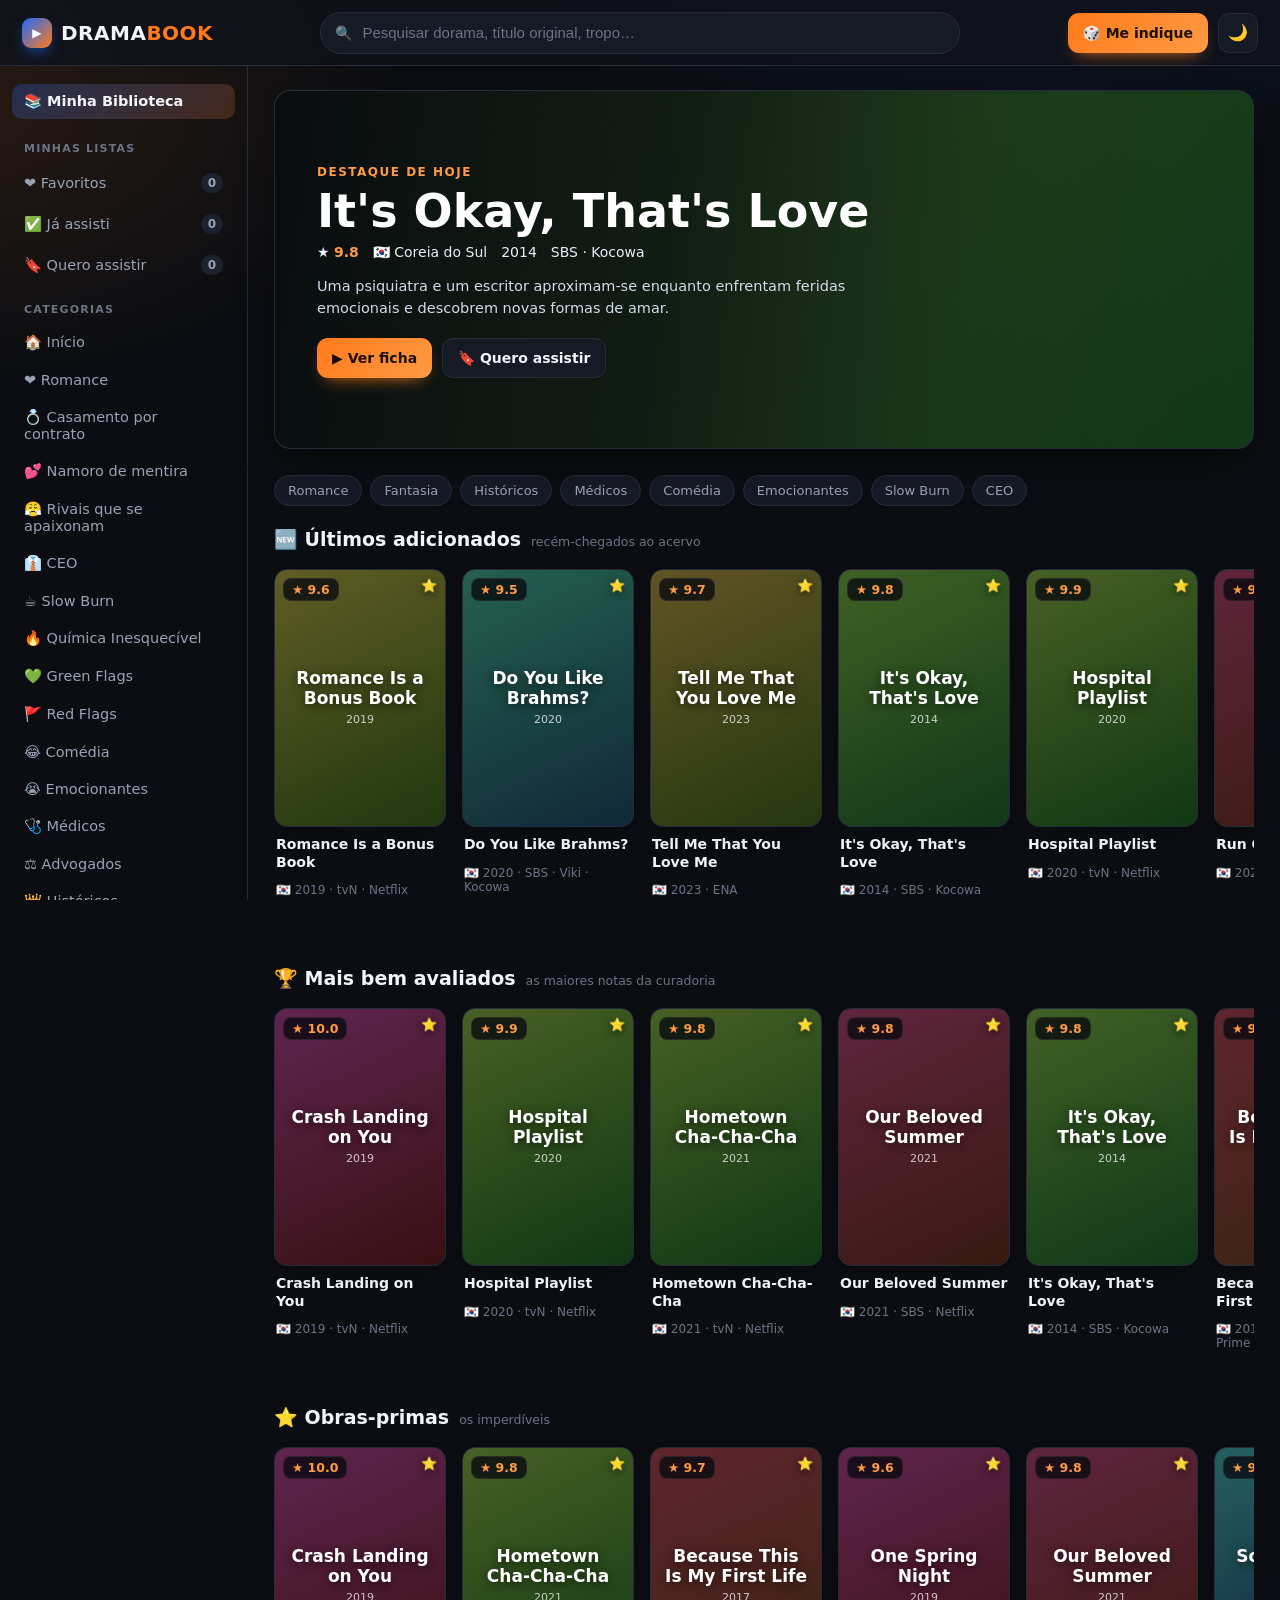
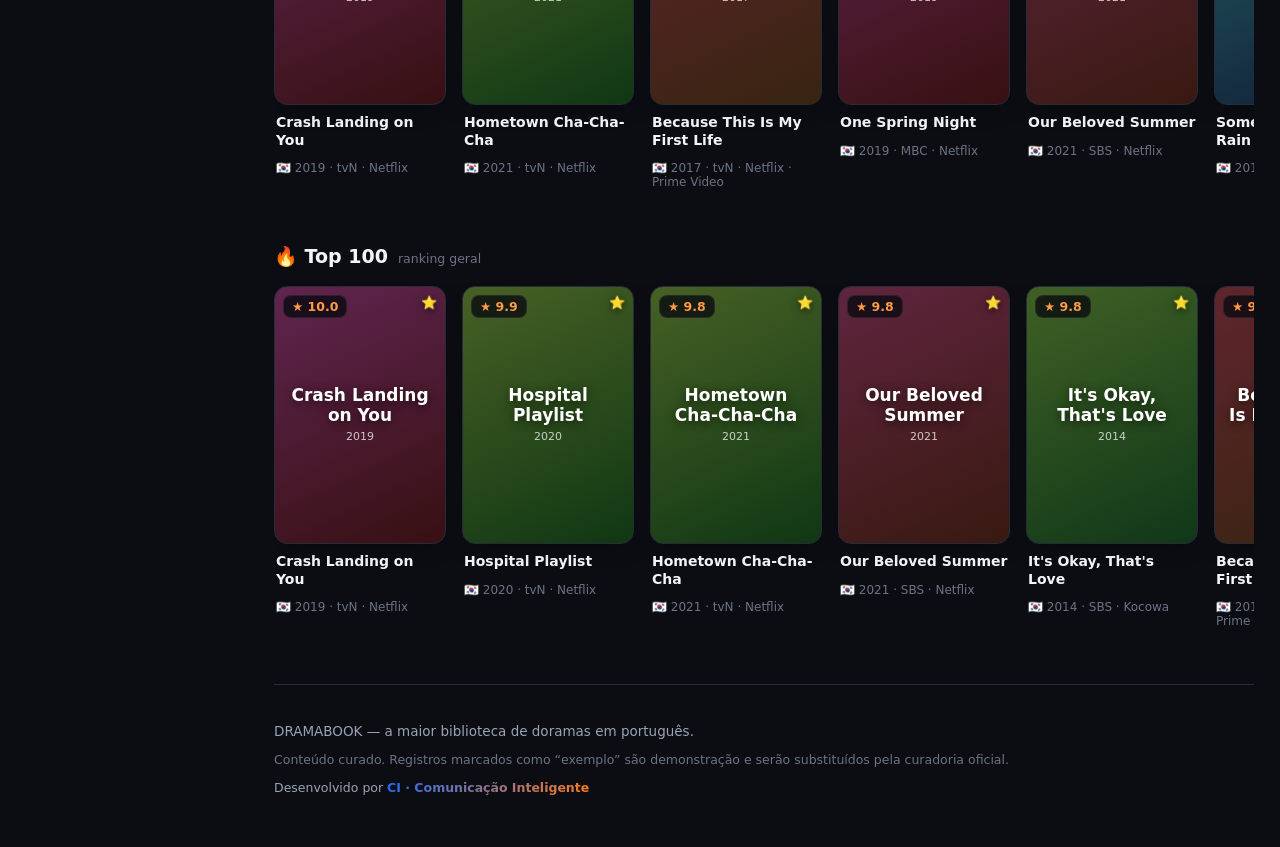
==== index.html @ 265c4fde "DRAMABOOK v1 — biblioteca de doramas em português 15 doramas (Volume 1 parcial), schema v4, Minha Bi" ====
<!DOCTYPE html>
<html lang="pt-BR" data-theme="dark">
<head>
  <meta charset="UTF-8" />
  <meta name="viewport" content="width=device-width, initial-scale=1.0" />
  <meta name="description" content="DRAMABOOK — a maior biblioteca de doramas em português. Encontre qualquer dorama em segundos." />
  <meta name="theme-color" content="#0b0d12" />
  <title>DRAMABOOK — Biblioteca de Doramas</title>
  <link rel="stylesheet" href="styles.css" />
  <link rel="manifest" href="pwa/manifest.webmanifest" />
  <link rel="apple-touch-icon" href="assets/icons/icon.svg" />
</head>
<body>

  <!-- ===================== TOPO ===================== -->
  <header class="topbar" id="topbar">
    <button class="icon-btn menu-toggle" id="menuToggle" aria-label="Abrir menu">☰</button>

    <a href="#inicio" class="logo" id="logoHome" aria-label="DRAMABOOK início">
      <span class="logo-mark">▶</span><span class="logo-text">DRAMA<b>BOOK</b></span>
    </a>

    <div class="search-wrap">
      <span class="search-ico" aria-hidden="true">🔍</span>
      <input type="search" id="searchInput" class="search-input"
             placeholder="Pesquisar dorama, título original, tropo…" autocomplete="off" aria-label="Pesquisar" />
      <button class="search-clear" id="searchClear" aria-label="Limpar" hidden>✕</button>
      <div class="suggest" id="suggest" hidden></div>
    </div>

    <div class="topbar-actions">
      <button class="chip-btn" id="randomBtn" title="Me indique um dorama">🎲 <span class="hide-sm">Me indique</span></button>
      <button class="icon-btn" id="themeToggle" title="Alternar tema" aria-label="Alternar tema">🌙</button>
    </div>

    <!-- Popover: recomendação por humor -->
    <div class="mood" id="mood" hidden></div>
  </header>

  <div class="layout">

    <!-- ===================== MENU LATERAL ===================== -->
    <aside class="sidebar" id="sidebar">
      <div class="sidebar-inner">
        <nav class="menu" id="menu"><!-- preenchido por views.renderSidebar() --></nav>
        <p class="menu-foot">DRAMABOOK · biblioteca em português</p>
      </div>
    </aside>
    <div class="sidebar-scrim" id="sidebarScrim"></div>

    <!-- ===================== CONTEÚDO ===================== -->
    <main class="content" id="content">

      <section class="hero" id="hero" hidden></section>
      <section class="quickfilters" id="quickfilters"></section>

      <div class="empty-state" id="emptyState" hidden>
        <div class="empty-mark">🎬</div>
        <h2>Catálogo em construção</h2>
        <p>A curadoria premium está a caminho. Assim que o primeiro lote de doramas chegar, ele aparece aqui.</p>
      </div>

      <div id="homeView">
        <section class="rail" data-rail="ultimos"></section>
        <section class="rail" data-rail="melhores"></section>
        <section class="rail" data-rail="obras"></section>
        <section class="rail" data-rail="top100"></section>
      </div>

      <div id="bibliotecaView" hidden></div>

      <div id="resultsView" hidden>
        <div class="results-head">
          <h2 id="resultsTitle">Resultados</h2>
          <span class="results-count" id="resultsCount"></span>
          <button class="chip-btn ghost" id="backHome">← Voltar ao início</button>
        </div>
        <div class="quickfilters status-filtros" id="statusFiltros"></div>
        <div class="grid" id="resultsGrid"></div>
        <p class="empty" id="resultsEmpty" hidden>Nenhum dorama encontrado. 🥲</p>
        <div class="load-more-wrap"><button class="chip-btn ghost" id="loadMore" hidden>Carregar mais</button></div>
      </div>

      <footer class="footer">
        <p>DRAMABOOK — a maior biblioteca de doramas em português.</p>
        <p class="dim">Conteúdo curado. Registros marcados como “exemplo” são demonstração e serão substituídos pela curadoria oficial.</p>
        <p class="credit">Desenvolvido por <b>CI · Comunicação Inteligente</b></p>
      </footer>
    </main>
  </div>

  <!-- ===================== MODAL FICHA ===================== -->
  <div class="modal" id="modal" hidden>
    <div class="modal-scrim" id="modalScrim"></div>
    <div class="modal-card" id="modalCard" role="dialog" aria-modal="true"></div>
  </div>

  <!-- ===================== COMPARTILHAR ===================== -->
  <div class="share-sheet" id="shareSheet" hidden></div>

  <div class="toast" id="toast" hidden></div>

  <script type="module" src="app.js"></script>
</body>
</html>
---- styles.css ----
/* =========================================================
   DRAMABOOK — styles.css
   Paleta: Azul CI, Laranja CI, brancos e cinzas.
   Troque os hex de --azul-ci / --laranja-ci pelos oficiais.
   ========================================================= */

:root {
  /* --- Marca (TROCAR pelos hex oficiais da CI) --- */
  --azul-ci: #1e6bff;
  --azul-ci-2: #0b4fd6;
  --laranja-ci: #ff7a1a;
  --laranja-ci-2: #ff9a45;

  /* --- Tema escuro (padrão) --- */
  --bg: #0b0d12;
  --bg-2: #10131b;
  --surface: #161a24;
  --surface-2: #1d2230;
  --line: #262c3a;
  --text: #f3f5fa;
  --text-dim: #9aa3b5;
  --text-faint: #6b7385;

  --radius: 16px;
  --radius-sm: 10px;
  --shadow: 0 18px 40px -18px rgba(0, 0, 0, .7);
  --shadow-soft: 0 8px 24px -12px rgba(0, 0, 0, .55);
  --topbar-h: 66px;
  --sidebar-w: 248px;
  --maxw: 1440px;
}

[data-theme="light"] {
  --bg: #f5f7fb;
  --bg-2: #eef1f7;
  --surface: #ffffff;
  --surface-2: #f2f4f9;
  --line: #e2e6ef;
  --text: #131722;
  --text-dim: #5a6376;
  --text-faint: #8a92a4;
  --shadow: 0 18px 40px -20px rgba(20, 30, 60, .25);
  --shadow-soft: 0 8px 22px -14px rgba(20, 30, 60, .22);
}

* { box-sizing: border-box; }
html { scroll-behavior: smooth; }
body {
  margin: 0;
  font-family: "Inter", "Segoe UI", system-ui, -apple-system, Roboto, Arial, sans-serif;
  background:
    radial-gradient(1200px 600px at 82% -8%, rgba(30, 107, 255, .16), transparent 60%),
    radial-gradient(900px 520px at -6% 4%, rgba(255, 122, 26, .12), transparent 55%),
    var(--bg);
  color: var(--text);
  min-height: 100vh;
  -webkit-font-smoothing: antialiased;
}
button { font-family: inherit; cursor: pointer; }
a { color: inherit; text-decoration: none; }
/* Garante que qualquer elemento com [hidden] realmente suma — senão o modal
   (display:grid) empata com [hidden] e cobre a página com o véu escuro. */
[hidden] { display: none !important; }

/* ===================== TOPO ===================== */
.topbar {
  position: sticky; top: 0; z-index: 60;
  height: var(--topbar-h);
  display: flex; align-items: center; gap: 16px;
  padding: 0 22px;
  background: color-mix(in srgb, var(--bg-2) 82%, transparent);
  backdrop-filter: blur(14px);
  border-bottom: 1px solid var(--line);
}
.logo { display: flex; align-items: center; gap: 9px; font-weight: 800; letter-spacing: .5px; font-size: 20px; }
.logo-mark {
  display: grid; place-items: center;
  width: 30px; height: 30px; border-radius: 9px; font-size: 12px; color: #fff;
  background: linear-gradient(135deg, var(--azul-ci), var(--laranja-ci));
  box-shadow: 0 6px 16px -6px var(--azul-ci);
}
.logo-text b { color: var(--laranja-ci); }

.search-wrap {
  flex: 1; max-width: 640px; margin: 0 auto;
  display: flex; align-items: center; gap: 8px;
  background: var(--surface); border: 1px solid var(--line);
  border-radius: 999px; padding: 0 14px; height: 42px;
  transition: border-color .15s, box-shadow .15s;
}
.search-wrap:focus-within { border-color: var(--azul-ci); box-shadow: 0 0 0 3px rgba(30, 107, 255, .2); }
.search-ico { opacity: .7; font-size: 14px; }
.search-input { flex: 1; background: none; border: none; outline: none; color: var(--text); font-size: 15px; }
.search-input::placeholder { color: var(--text-faint); }
.search-clear { background: none; border: none; color: var(--text-dim); font-size: 14px; }

.topbar-actions { display: flex; align-items: center; gap: 10px; }
.icon-btn {
  width: 40px; height: 40px; border-radius: 11px;
  background: var(--surface); border: 1px solid var(--line); color: var(--text);
  font-size: 16px; display: grid; place-items: center; transition: .15s;
}
.icon-btn:hover { border-color: var(--azul-ci); transform: translateY(-1px); }
.menu-toggle { display: none; }

.chip-btn {
  height: 40px; padding: 0 15px; border-radius: 11px;
  background: linear-gradient(135deg, var(--laranja-ci), var(--laranja-ci-2));
  color: #1a0f00; font-weight: 700; border: none; font-size: 14px;
  display: inline-flex; align-items: center; gap: 6px; transition: .15s;
  box-shadow: 0 8px 18px -10px var(--laranja-ci);
}
.chip-btn:hover { transform: translateY(-1px); filter: brightness(1.05); }
.chip-btn.ghost { background: var(--surface); color: var(--text); border: 1px solid var(--line); box-shadow: none; font-weight: 600; }

/* ===================== LAYOUT ===================== */
.layout { display: flex; max-width: var(--maxw); margin: 0 auto; }

/* ===================== SIDEBAR ===================== */
.sidebar {
  width: var(--sidebar-w); flex: 0 0 var(--sidebar-w);
  position: sticky; top: var(--topbar-h);
  height: calc(100vh - var(--topbar-h));
  overflow-y: auto;
  border-right: 1px solid var(--line);
}
.sidebar-inner { padding: 18px 12px 30px; display: flex; flex-direction: column; min-height: 100%; }
.menu { display: flex; flex-direction: column; gap: 3px; }
.menu-label {
  font-size: 11px; text-transform: uppercase; letter-spacing: 1.2px;
  color: var(--text-faint); margin: 16px 12px 6px; font-weight: 700;
}
.menu-label:first-child { margin-top: 2px; }
.menu-item {
  display: flex; align-items: center; gap: 10px;
  background: none; border: none; color: var(--text-dim);
  padding: 9px 12px; border-radius: 10px; font-size: 14.5px; text-align: left;
  transition: .13s; position: relative;
}
.menu-item:hover { background: var(--surface); color: var(--text); }
.menu-item.active {
  background: linear-gradient(90deg, color-mix(in srgb, var(--azul-ci) 22%, transparent), transparent);
  color: var(--text); font-weight: 600;
}
.menu-item.active::before {
  content: ""; position: absolute; left: 0; top: 8px; bottom: 8px; width: 3px;
  border-radius: 3px; background: var(--laranja-ci);
}
.badge {
  margin-left: auto; min-width: 22px; height: 20px; padding: 0 6px;
  display: grid; place-items: center; border-radius: 999px;
  background: var(--surface-2); color: var(--text-dim); font-size: 12px; font-weight: 700;
}
.menu-foot { margin-top: auto; padding: 16px 12px 0; font-size: 11px; color: var(--text-faint); }
.sidebar-scrim { display: none; }

/* ===================== CONTEÚDO ===================== */
.content { flex: 1; min-width: 0; padding: 24px 26px 40px; }

/* HERO */
.hero {
  position: relative; border-radius: var(--radius); overflow: hidden;
  padding: 36px 42px; margin-bottom: 26px; min-height: 300px;
  display: flex; align-items: center; gap: 38px;
  box-shadow: var(--shadow); border: 1px solid var(--line);
  background: linear-gradient(120deg, var(--pc1, #22314f), var(--pc2, #0c1220));
}
/* Banner horizontal (backdrop) com blur discreto + escurecido para o texto respirar. */
.hero-bg {
  position: absolute; inset: 0; z-index: 0;
  background-size: cover; background-position: center 18%;
  transform: scale(1.06); filter: blur(1.5px) brightness(.6);
}
.hero:not(.has-backdrop) .hero-bg { display: none; }
.hero-scrim {
  position: absolute; inset: 0; z-index: 1; pointer-events: none;
  background: linear-gradient(100deg, rgba(6,8,14,.95) 0%, rgba(6,8,14,.72) 40%, rgba(6,8,14,.2) 70%, transparent 100%);
}
.hero-text { position: relative; z-index: 2; flex: 1; min-width: 0; }
.hero-poster { position: relative; z-index: 2; flex: 0 0 auto; }
.hero-poster img {
  width: 190px; aspect-ratio: 2 / 3; object-fit: cover; display: block;
  border-radius: 14px; border: 1px solid rgba(255,255,255,.16);
  box-shadow: 0 22px 44px -16px rgba(0,0,0,.75); opacity: 0; transition: opacity .35s ease;
}
.hero-poster img.loaded { opacity: 1; }
.hero-tag { font-size: 12px; font-weight: 700; letter-spacing: 1.5px; text-transform: uppercase; color: var(--laranja-ci-2); }
.hero-title { font-size: clamp(26px, 4vw, 46px); font-weight: 800; margin: 8px 0 8px; line-height: 1.04; color: #fff; text-wrap: balance; }
.hero-meta { display: flex; flex-wrap: wrap; gap: 10px 14px; align-items: center; color: #eaeefa; font-size: 14px; margin-bottom: 13px; }
.hero-nota b { color: var(--laranja-ci-2); }
.hero-syn { color: #d3daea; font-size: 14.5px; line-height: 1.55; margin-bottom: 18px; max-width: 60ch;
  display: -webkit-box; -webkit-line-clamp: 3; -webkit-box-orient: vertical; overflow: hidden; }
.hero-actions { display: flex; gap: 10px; flex-wrap: wrap; }

/* QUICKFILTERS */
.quickfilters { display: flex; gap: 8px; flex-wrap: wrap; margin-bottom: 22px; }
.qf {
  padding: 7px 13px; border-radius: 999px; font-size: 13px;
  background: var(--surface); border: 1px solid var(--line); color: var(--text-dim); transition: .13s;
}
.qf:hover { color: var(--text); border-color: var(--azul-ci); }
.qf.active { background: var(--azul-ci); border-color: var(--azul-ci); color: #fff; font-weight: 600; }

/* RAIL */
.rail { margin-bottom: 30px; }
.rail-head { display: flex; align-items: baseline; gap: 10px; margin: 0 0 14px; }
.rail-head h2 { font-size: 19px; margin: 0; font-weight: 750; }
.rail-head .rail-sub { font-size: 12.5px; color: var(--text-faint); }
.rail-track {
  display: grid; grid-auto-flow: column; grid-auto-columns: 172px;
  gap: 16px; overflow-x: auto; padding: 4px 2px 14px; scroll-snap-type: x proximity;
}
.rail-track::-webkit-scrollbar { height: 8px; }
.rail-track::-webkit-scrollbar-thumb { background: var(--surface-2); border-radius: 99px; }

/* GRID */
.grid { display: grid; grid-template-columns: repeat(auto-fill, minmax(158px, 1fr)); gap: 18px; }

/* ===================== CARD ===================== */
.card { scroll-snap-align: start; cursor: pointer; }
.poster {
  position: relative; aspect-ratio: 2 / 3; border-radius: 13px; overflow: hidden;
  background: linear-gradient(155deg, var(--pc1, #223), var(--pc2, #112));
  border: 1px solid var(--line); box-shadow: var(--shadow-soft);
  transition: transform .2s ease, box-shadow .2s ease, border-color .2s ease;
  display: grid; place-items: center; text-align: center;
}
.card { border-radius: 13px; }
.card:hover .poster, .card:focus-visible .poster {
  transform: translateY(-6px) scale(1.02);
  border-color: color-mix(in srgb, var(--azul-ci) 70%, var(--line));
  box-shadow: 0 18px 40px -18px rgba(0,0,0,.7), 0 0 0 1px color-mix(in srgb, var(--azul-ci) 45%, transparent),
              0 10px 34px -10px color-mix(in srgb, var(--azul-ci) 55%, transparent);
}
.card:focus-visible { outline: none; }
.card:focus-visible .poster { outline: 2px solid var(--azul-ci); outline-offset: 2px; }
.poster img { position: absolute; inset: 0; width: 100%; height: 100%; object-fit: cover; opacity: 0; transition: opacity .35s ease; }
.poster img.loaded { opacity: 1; }
.poster-fallback { padding: 14px; }
.poster-fallback b { font-size: 17px; font-weight: 800; color: #fff; text-shadow: 0 2px 10px rgba(0,0,0,.6); display: block; line-height: 1.15; }
.poster-fallback span { font-size: 11px; color: rgba(255,255,255,.75); }

.rating-badge {
  position: absolute; top: 8px; left: 8px; z-index: 3;
  background: rgba(8,10,16,.78); color: var(--laranja-ci-2); backdrop-filter: blur(4px);
  font-size: 12.5px; font-weight: 800; padding: 3px 8px; border-radius: 8px;
  display: flex; align-items: center; gap: 3px; border: 1px solid rgba(255,255,255,.08);
}
.mp-badge {
  position: absolute; top: 8px; right: 8px; z-index: 3; font-size: 13px;
  filter: drop-shadow(0 2px 4px rgba(0,0,0,.6));
}
.dub-badge {
  position: absolute; bottom: 8px; left: 8px; z-index: 3;
  background: rgba(30,107,255,.85); color: #fff; font-size: 10px; font-weight: 700;
  padding: 2px 6px; border-radius: 6px; letter-spacing: .3px;
}

.quick-actions {
  position: absolute; inset: auto 0 0 0; z-index: 3;
  display: flex; gap: 6px; justify-content: center; padding: 10px;
  background: linear-gradient(transparent, rgba(0,0,0,.85));
  opacity: 0; transform: translateY(8px); transition: .18s;
}
.card:hover .quick-actions { opacity: 1; transform: translateY(0); }
.qa {
  width: 34px; height: 34px; border-radius: 9px; border: 1px solid rgba(255,255,255,.16);
  background: rgba(20,24,34,.9); color: #fff; font-size: 15px; display: grid; place-items: center; transition: .12s;
}
.qa:hover { transform: scale(1.12); }
.qa.on { background: var(--laranja-ci); border-color: var(--laranja-ci); color: #1a0f00; }

.card-body { padding: 9px 2px 0; }
.card-title { font-size: 14px; font-weight: 650; line-height: 1.25; margin: 0 0 3px;
  display: -webkit-box; -webkit-line-clamp: 2; -webkit-box-orient: vertical; overflow: hidden; }
.card-meta { font-size: 12px; color: var(--text-faint); display: flex; gap: 6px; flex-wrap: wrap; align-items: center; }

/* ===================== ESTADO VAZIO ===================== */
.empty-state { text-align: center; padding: 80px 20px; max-width: 460px; margin: 0 auto; }
.empty-mark {
  width: 78px; height: 78px; margin: 0 auto 18px; display: grid; place-items: center;
  font-size: 34px; border-radius: 22px;
  background: linear-gradient(135deg, color-mix(in srgb, var(--azul-ci) 30%, transparent), color-mix(in srgb, var(--laranja-ci) 30%, transparent));
  border: 1px solid var(--line);
}
.empty-state h2 { margin: 0 0 8px; font-size: 22px; }
.empty-state p { color: var(--text-dim); line-height: 1.6; margin: 0; }

/* ===================== RESULTADOS ===================== */
.results-head { display: flex; align-items: center; gap: 12px; margin-bottom: 20px; flex-wrap: wrap; }
.results-head h2 { margin: 0; font-size: 22px; }
.results-count { color: var(--text-faint); font-size: 14px; }
#backHome { margin-left: auto; }
.empty { text-align: center; color: var(--text-dim); padding: 60px 0; font-size: 16px; }

/* ===================== MODAL ===================== */
.modal { position: fixed; inset: 0; z-index: 100; display: grid; place-items: center; padding: 20px; }
.modal-scrim { position: absolute; inset: 0; background: rgba(4,6,12,.72); backdrop-filter: blur(6px); }
.modal-card {
  position: relative; z-index: 2; width: min(880px, 100%); max-height: 90vh; overflow-y: auto;
  background: var(--surface); border: 1px solid var(--line); border-radius: 20px; box-shadow: var(--shadow);
  animation: pop .22s ease;
}
@keyframes pop { from { transform: translateY(14px) scale(.98); opacity: 0; } }
.modal-banner { position: relative; height: 220px; border-radius: 20px 20px 0 0; overflow: hidden;
  background-color: var(--pc1, #223);
  background-image: linear-gradient(150deg, var(--pc1, #223), var(--pc2, #112));
  background-size: cover; background-position: center 22%; background-repeat: no-repeat; }
.modal-banner::after { content: ""; position: absolute; inset: 0; z-index: 1; background: linear-gradient(transparent 30%, var(--surface)); }
.modal-bannerimg { position: absolute; inset: 0; background-size: cover; background-position: center 18%; }
.modal-bannerscrim { position: absolute; inset: 0; z-index: 1; background: linear-gradient(transparent 15%, var(--surface)); }
.modal-badges { display: flex; gap: 6px; flex-wrap: wrap; margin-bottom: 8px; }
.modal-close {
  position: absolute; top: 14px; right: 14px; z-index: 4; width: 38px; height: 38px; border-radius: 50%;
  background: rgba(10,12,18,.7); color: #fff; border: 1px solid rgba(255,255,255,.15); font-size: 16px;
}
.modal-inner { padding: 0 30px 30px; margin-top: -56px; position: relative; z-index: 3; }
.modal-head { display: flex; gap: 22px; align-items: flex-start; margin-bottom: 4px; }
.modal-headmain { flex: 1; min-width: 0; padding-top: 64px; }
.modal-poster { flex: 0 0 auto; }
.modal-poster img {
  width: 152px; aspect-ratio: 2 / 3; object-fit: cover; display: block;
  border-radius: 12px; border: 3px solid var(--surface);
  box-shadow: 0 16px 32px -12px rgba(0,0,0,.6);
}
.modal-title { font-size: 30px; font-weight: 800; margin: 8px 0 2px; text-wrap: balance; }
.modal-orig { color: var(--text-dim); font-size: 15px; margin-bottom: 14px; }
.modal-chips { display: flex; gap: 8px; flex-wrap: wrap; margin-bottom: 18px; }
.mchip { font-size: 12.5px; padding: 5px 11px; border-radius: 999px; background: var(--surface-2); border: 1px solid var(--line); color: var(--text-dim); }
.mchip.hi { background: color-mix(in srgb, var(--azul-ci) 20%, transparent); color: var(--text); border-color: transparent; }
.mchip.filterable { cursor: pointer; font: inherit; transition: .13s; }
.mchip.filterable:hover { border-color: var(--azul-ci); color: var(--text); transform: translateY(-1px); }
.mchip.note { background: linear-gradient(135deg, var(--laranja-ci), var(--laranja-ci-2)); color: #1a0f00; font-weight: 800; border: none; }
.modal-actions { display: flex; gap: 10px; flex-wrap: wrap; margin-bottom: 22px; }
.mbtn {
  padding: 10px 16px; border-radius: 11px; font-size: 14px; font-weight: 650;
  background: var(--surface-2); border: 1px solid var(--line); color: var(--text); display: inline-flex; gap: 7px; align-items: center; transition: .13s;
}
.mbtn:hover { border-color: var(--azul-ci); }
.mbtn.on { background: var(--laranja-ci); border-color: var(--laranja-ci); color: #1a0f00; }
.modal-section h3 { font-size: 13px; text-transform: uppercase; letter-spacing: 1px; color: var(--text-faint); margin: 22px 0 8px; }
.modal-section p { line-height: 1.65; color: var(--text); margin: 0; font-size: 15.5px; }
.modal-datagrid { display: grid; grid-template-columns: repeat(auto-fit, minmax(140px, 1fr)); gap: 12px; margin-top: 6px; }
.data-cell { background: var(--surface-2); border: 1px solid var(--line); border-radius: 12px; padding: 11px 14px; }
.data-cell span { display: block; font-size: 11px; text-transform: uppercase; letter-spacing: .8px; color: var(--text-faint); margin-bottom: 3px; }
.data-cell b { font-size: 15px; font-weight: 650; }
.rec-track { display: grid; grid-auto-flow: column; grid-auto-columns: 148px; gap: 14px; overflow-x: auto; padding: 6px 0 10px; }

/* Flags (triângulo / final feliz) */
.flag-chips { display: flex; gap: 8px; flex-wrap: wrap; margin-top: 10px; }

/* Termômetro (medidores 0–10) */
.meters { display: grid; gap: 9px; margin-top: 4px; }
.meter { display: grid; grid-template-columns: 128px 1fr 30px; align-items: center; gap: 12px; font-size: 13.5px; color: var(--text-dim); }
.meter-bar { height: 9px; border-radius: 99px; background: var(--surface-2); overflow: hidden; }
.meter-bar i { display: block; height: 100%; border-radius: 99px; background: linear-gradient(90deg, var(--azul-ci), var(--laranja-ci)); }
.meter-v { text-align: right; font-variant-numeric: tabular-nums; color: var(--text); font-weight: 700; }

/* Trailer */
.trailer-embed { position: relative; aspect-ratio: 16 / 9; border-radius: 12px; overflow: hidden; border: 1px solid var(--line); margin-top: 4px; }
.trailer-embed iframe { position: absolute; inset: 0; width: 100%; height: 100%; border: 0; }

/* Elenco */
.elenco-list { display: flex; gap: 8px; flex-wrap: wrap; }
.elenco-list span { background: var(--surface-2); border: 1px solid var(--line); padding: 6px 11px; border-radius: 999px; font-size: 13px; }

/* Curiosidades */
.curio-list { margin: 4px 0 0; padding-left: 20px; line-height: 1.7; color: var(--text); }
.curio-list li { margin-bottom: 5px; }
.exemplo-flag { display: inline-block; margin-top: 16px; font-size: 12px; color: var(--laranja-ci-2); background: color-mix(in srgb, var(--laranja-ci) 14%, transparent); padding: 6px 11px; border-radius: 8px; }

/* ===================== HUMOR (Me indique) ===================== */
.mood {
  position: absolute; top: calc(var(--topbar-h) - 8px); right: 66px; z-index: 70;
  width: min(320px, 84vw); padding: 16px; border-radius: 16px;
  background: var(--surface); border: 1px solid var(--line); box-shadow: var(--shadow);
  animation: pop .18s ease;
}
.mood-title { margin: 0 0 12px; font-weight: 700; font-size: 15px; }
.mood-opts { display: grid; grid-template-columns: 1fr 1fr; gap: 8px; }
.mood-opt {
  text-align: left; padding: 10px 12px; border-radius: 11px; font-size: 13.5px;
  background: var(--surface-2); border: 1px solid var(--line); color: var(--text); transition: .13s;
}
.mood-opt:hover { border-color: var(--laranja-ci); transform: translateY(-1px); }

/* ===================== CARREGAR MAIS ===================== */
.load-more-wrap { display: flex; justify-content: center; margin-top: 26px; }

/* Acessibilidade: respeita quem prefere menos animação. */
@media (prefers-reduced-motion: reduce) {
  * { animation-duration: .001ms !important; transition-duration: .001ms !important; scroll-behavior: auto !important; }
}

/* ===================== MINHA BIBLIOTECA ===================== */
.menu-item.destaque {
  background: linear-gradient(135deg, color-mix(in srgb, var(--azul-ci) 26%, transparent), color-mix(in srgb, var(--laranja-ci) 20%, transparent));
  color: var(--text); font-weight: 700; margin-bottom: 4px;
}
/* Selos de status do usuário no card */
.card-status { position: absolute; bottom: 8px; right: 8px; z-index: 3; display: flex; gap: 4px; flex-wrap: wrap; justify-content: flex-end; }
.card-status .st {
  background: rgba(10,12,18,.82); backdrop-filter: blur(4px); color: #fff;
  font-size: 11px; font-weight: 700; padding: 3px 7px; border-radius: 7px;
  border: 1px solid rgba(255,255,255,.12); line-height: 1.4;
}
.card-status .st.seen { background: rgba(22,163,74,.92); border-color: transparent; font-size: 10px; }

/* ===================== ONDE ASSISTIR ===================== */
.plat-wrap { display: grid; gap: 12px; }
.plat-btns { display: flex; gap: 10px; flex-wrap: wrap; }
.plat-btn {
  display: inline-flex; align-items: center; gap: 9px;
  padding: 11px 16px; border-radius: 12px; font-size: 14px; font-weight: 650;
  background: color-mix(in srgb, var(--plat) 16%, var(--surface));
  border: 1px solid color-mix(in srgb, var(--plat) 55%, transparent);
  color: var(--text); transition: transform .2s ease, box-shadow .2s ease, background .2s ease;
}
.plat-btn:hover {
  transform: translateY(-2px);
  background: color-mix(in srgb, var(--plat) 26%, var(--surface));
  box-shadow: 0 10px 26px -12px var(--plat);
}
.plat-dot { width: 9px; height: 9px; border-radius: 50%; background: var(--plat); box-shadow: 0 0 10px var(--plat); }
/* Sem streaming disponível no Brasil */
.plat-vazio { margin: 0; color: var(--text-dim); font-size: 14.5px; }
.plat-go { color: var(--text-faint); font-size: 12px; }
.plat-canais { display: flex; align-items: center; gap: 8px; flex-wrap: wrap; font-size: 13px; }
.plat-label { color: var(--text-faint); font-size: 12.5px; }
.plat-canal { background: var(--surface-2); border: 1px solid var(--line); color: var(--text-dim); padding: 5px 11px; border-radius: 999px; font-size: 12.5px; }
.plat-hint { margin: 0; font-size: 12px; color: var(--text-faint); }

/* ===================== SUGESTÕES DA BUSCA ===================== */
.search-wrap { position: relative; }
.suggest {
  position: absolute; top: calc(100% + 8px); left: 0; right: 0; z-index: 80;
  background: var(--surface); border: 1px solid var(--line); border-radius: 14px;
  box-shadow: var(--shadow); overflow: hidden; padding: 6px;
  max-height: min(60vh, 420px); overflow-y: auto; animation: pop .15s ease;
}
.sg {
  display: flex; align-items: center; gap: 11px; width: 100%; text-align: left;
  background: none; border: none; color: var(--text); padding: 8px 10px; border-radius: 10px; transition: .12s;
}
.sg:hover { background: var(--surface-2); }
.sg-poster {
  flex: 0 0 auto; width: 34px; height: 51px; border-radius: 6px; overflow: hidden;
  background: var(--surface-2); display: block;
}
.sg-poster img { width: 100%; height: 100%; object-fit: cover; display: block; }
.sg-txt { flex: 1; min-width: 0; display: flex; flex-direction: column; gap: 2px; }
.sg-txt b { font-size: 14px; font-weight: 650; white-space: nowrap; overflow: hidden; text-overflow: ellipsis; }
.sg-txt i { font-style: normal; font-size: 12px; color: var(--text-faint); white-space: nowrap; overflow: hidden; text-overflow: ellipsis; }
.sg-status { flex: 0 0 auto; display: flex; gap: 4px; }
.sg-status .st { background: var(--surface-2); border: 1px solid var(--line); color: var(--text-dim); font-size: 10.5px; font-weight: 700; padding: 3px 7px; border-radius: 7px; }
.sg-status .st.seen { background: rgba(22,163,74,.18); color: #4ade80; border-color: transparent; }

/* Filtros de status nos resultados */
.status-filtros { margin-bottom: 18px; }
.status-filtros .qf b { color: var(--text-faint); font-weight: 700; margin-left: 3px; }
.status-filtros .qf.active b { color: rgba(255,255,255,.8); }

.bib-head { margin-bottom: 22px; }
.bib-head h1 { font-size: clamp(24px, 3vw, 32px); margin: 0 0 6px; }
.bib-head p { color: var(--text-dim); margin: 0; }
.bib-secao { margin-top: 34px; }
.bib-secao h2 { font-size: 19px; margin: 0 0 14px; }
.bib-rail { margin-top: 30px; }

.stat-grid { display: grid; grid-template-columns: repeat(auto-fit, minmax(150px, 1fr)); gap: 14px; margin-bottom: 14px; }
.stat-tile {
  background: var(--surface); border: 1px solid var(--line); border-radius: 14px; padding: 16px 18px;
}
.stat-tile b { display: block; font-size: 26px; font-weight: 800; line-height: 1.1; font-variant-numeric: tabular-nums;
  background: linear-gradient(135deg, var(--azul-ci), var(--laranja-ci)); -webkit-background-clip: text; background-clip: text; color: transparent; }
.stat-tile span { display: block; font-size: 12.5px; color: var(--text-dim); margin-top: 4px; }
.stat-tile i { display: block; font-style: normal; font-size: 11px; color: var(--text-faint); margin-top: 2px; }

.tops { display: grid; grid-template-columns: repeat(auto-fit, minmax(220px, 1fr)); gap: 18px; }
.top-bloco { background: var(--surface); border: 1px solid var(--line); border-radius: 14px; padding: 16px 18px; }
.top-bloco h4 { margin: 0 0 10px; font-size: 13px; text-transform: uppercase; letter-spacing: .8px; color: var(--text-faint); }
.top-lista { list-style: none; margin: 0; padding: 0; display: grid; gap: 8px; }
.top-lista li { display: flex; justify-content: space-between; gap: 10px; font-size: 14px; }
.top-lista li b { color: var(--laranja-ci-2); font-variant-numeric: tabular-nums; }

.listas-grid { display: grid; grid-template-columns: repeat(auto-fill, minmax(250px, 1fr)); gap: 14px; }
.lista-card { background: var(--surface); border: 1px solid var(--line); border-radius: 14px; padding: 15px; display: flex; flex-direction: column; gap: 11px; }
.lista-topo { display: flex; align-items: center; justify-content: space-between; gap: 8px; }
.lista-nome { font-weight: 650; }
.lista-qtd { background: var(--surface-2); border-radius: 999px; padding: 2px 9px; font-size: 12px; color: var(--text-dim); font-weight: 700; }
.lista-acoes { display: flex; gap: 6px; flex-wrap: wrap; }
.lista-card.nova { border-style: dashed; }
.lista-input, .lista-emoji, .share-url {
  background: var(--surface-2); border: 1px solid var(--line); border-radius: 10px;
  padding: 9px 12px; color: var(--text); font: inherit; font-size: 14px; width: 100%;
}
.lista-emoji { width: 62px; text-align: center; }
.mbtn.sm { padding: 6px 11px; font-size: 12.5px; }
.mbtn.danger:hover { border-color: #ef4444; color: #ef4444; }
.bib-backup { display: flex; gap: 10px; flex-wrap: wrap; }
.dim-hint { color: var(--text-faint); font-size: 12.5px; }

/* Bloco pessoal dentro da ficha */
.pessoal {
  background: var(--surface-2); border: 1px solid var(--line); border-radius: 14px;
  padding: 16px 18px; margin-bottom: 22px; display: grid; gap: 16px;
}
.pessoal-linha h4 { margin: 0 0 9px; font-size: 12.5px; text-transform: uppercase; letter-spacing: .8px; color: var(--text-faint); }
.minha-nota-val { color: var(--laranja-ci-2); font-size: 14px; margin-left: 4px; }
.nota-escala { display: flex; gap: 5px; flex-wrap: wrap; }
.nota-op {
  width: 34px; height: 34px; border-radius: 9px; font-size: 13px; font-weight: 700;
  background: var(--surface); border: 1px solid var(--line); color: var(--text-dim); transition: .15s;
}
.nota-op:hover { border-color: var(--azul-ci); color: var(--text); transform: translateY(-1px); }
.nota-op.on { background: linear-gradient(135deg, var(--laranja-ci), var(--laranja-ci-2)); color: #1a0f00; border-color: transparent; }
.nota-limpar { width: 34px; height: 34px; border-radius: 9px; background: none; border: 1px dashed var(--line); color: var(--text-faint); }
.comentario {
  width: 100%; background: var(--surface); border: 1px solid var(--line); border-radius: 11px;
  padding: 11px 13px; color: var(--text); font: inherit; font-size: 14px; resize: vertical; line-height: 1.5;
}
.comentario:focus { outline: none; border-color: var(--azul-ci); }
.listas-chips { display: flex; gap: 7px; flex-wrap: wrap; }
.lista-chip {
  padding: 7px 12px; border-radius: 999px; font-size: 13px;
  background: var(--surface); border: 1px solid var(--line); color: var(--text-dim); transition: .15s;
}
.lista-chip:hover { border-color: var(--azul-ci); color: var(--text); }
.lista-chip.on { background: color-mix(in srgb, var(--azul-ci) 25%, transparent); color: var(--text); border-color: transparent; font-weight: 600; }

/* ===================== COMPARTILHAR ===================== */
.share-sheet { position: fixed; inset: 0; z-index: 120; display: grid; place-items: center; padding: 20px; background: rgba(4,6,12,.6); backdrop-filter: blur(4px); }
.share-card { position: relative; width: min(420px, 100%); background: var(--surface); border: 1px solid var(--line); border-radius: 18px; padding: 24px; box-shadow: var(--shadow); animation: pop .2s ease; }
.share-card h3 { margin: 0 0 10px; font-size: 18px; }
.share-preview { color: var(--text-dim); font-size: 14px; margin: 0 0 16px; }
.share-actions { display: flex; gap: 10px; margin-bottom: 12px; flex-wrap: wrap; }
.share-actions .mbtn { flex: 1; justify-content: center; text-align: center; }
.share-close { position: absolute; top: 12px; right: 12px; width: 32px; height: 32px; border-radius: 50%; background: var(--surface-2); border: 1px solid var(--line); color: var(--text-dim); }
.share-url { font-size: 12px; color: var(--text-dim); }

/* ===================== TOAST ===================== */
.toast {
  position: fixed; bottom: 24px; left: 50%; transform: translateX(-50%);
  background: var(--surface); border: 1px solid var(--line); color: var(--text);
  padding: 12px 20px; border-radius: 12px; box-shadow: var(--shadow); z-index: 200; font-size: 14px;
  animation: toastin .2s ease;
}
@keyframes toastin { from { transform: translate(-50%, 12px); opacity: 0; } }

/* ===================== FOOTER ===================== */
.footer { margin-top: 30px; padding-top: 24px; border-top: 1px solid var(--line); color: var(--text-dim); font-size: 13.5px; }
.footer .dim { color: var(--text-faint); font-size: 12.5px; }
.footer .credit { margin-top: 10px; font-size: 12.5px; color: var(--text-dim); }
.footer .credit b { background: linear-gradient(135deg, var(--azul-ci), var(--laranja-ci));
  -webkit-background-clip: text; background-clip: text; color: transparent; font-weight: 800; }
.hide-sm { }

/* ===================== RESPONSIVO ===================== */
@media (max-width: 860px) {
  .menu-toggle { display: grid; }
  .sidebar {
    position: fixed; top: var(--topbar-h); left: 0; z-index: 55;
    transform: translateX(-100%); transition: transform .22s ease;
    background: var(--bg-2); width: 280px; flex-basis: 280px;
  }
  .sidebar.open { transform: translateX(0); box-shadow: var(--shadow); }
  .sidebar-scrim.show { display: block; position: fixed; inset: var(--topbar-h) 0 0 0; z-index: 54; background: rgba(0,0,0,.5); }
  .hero { flex-direction: column-reverse; align-items: flex-start; gap: 20px; padding: 26px 22px; min-height: 0; }
  .hero-poster img { width: 132px; }
  .content { padding: 18px 16px 32px; }
  .hide-sm { display: none; }
  .modal-inner { padding: 0 18px 24px; }
  .modal-poster img { width: 116px; }
  .modal-headmain { padding-top: 42px; }
}
@media (max-width: 520px) {
  .logo-text { display: none; }
  .search-wrap { max-width: none; }
  .grid { grid-template-columns: repeat(auto-fill, minmax(120px, 1fr)); gap: 14px; }
  .rail-track { grid-auto-columns: 138px; }
}
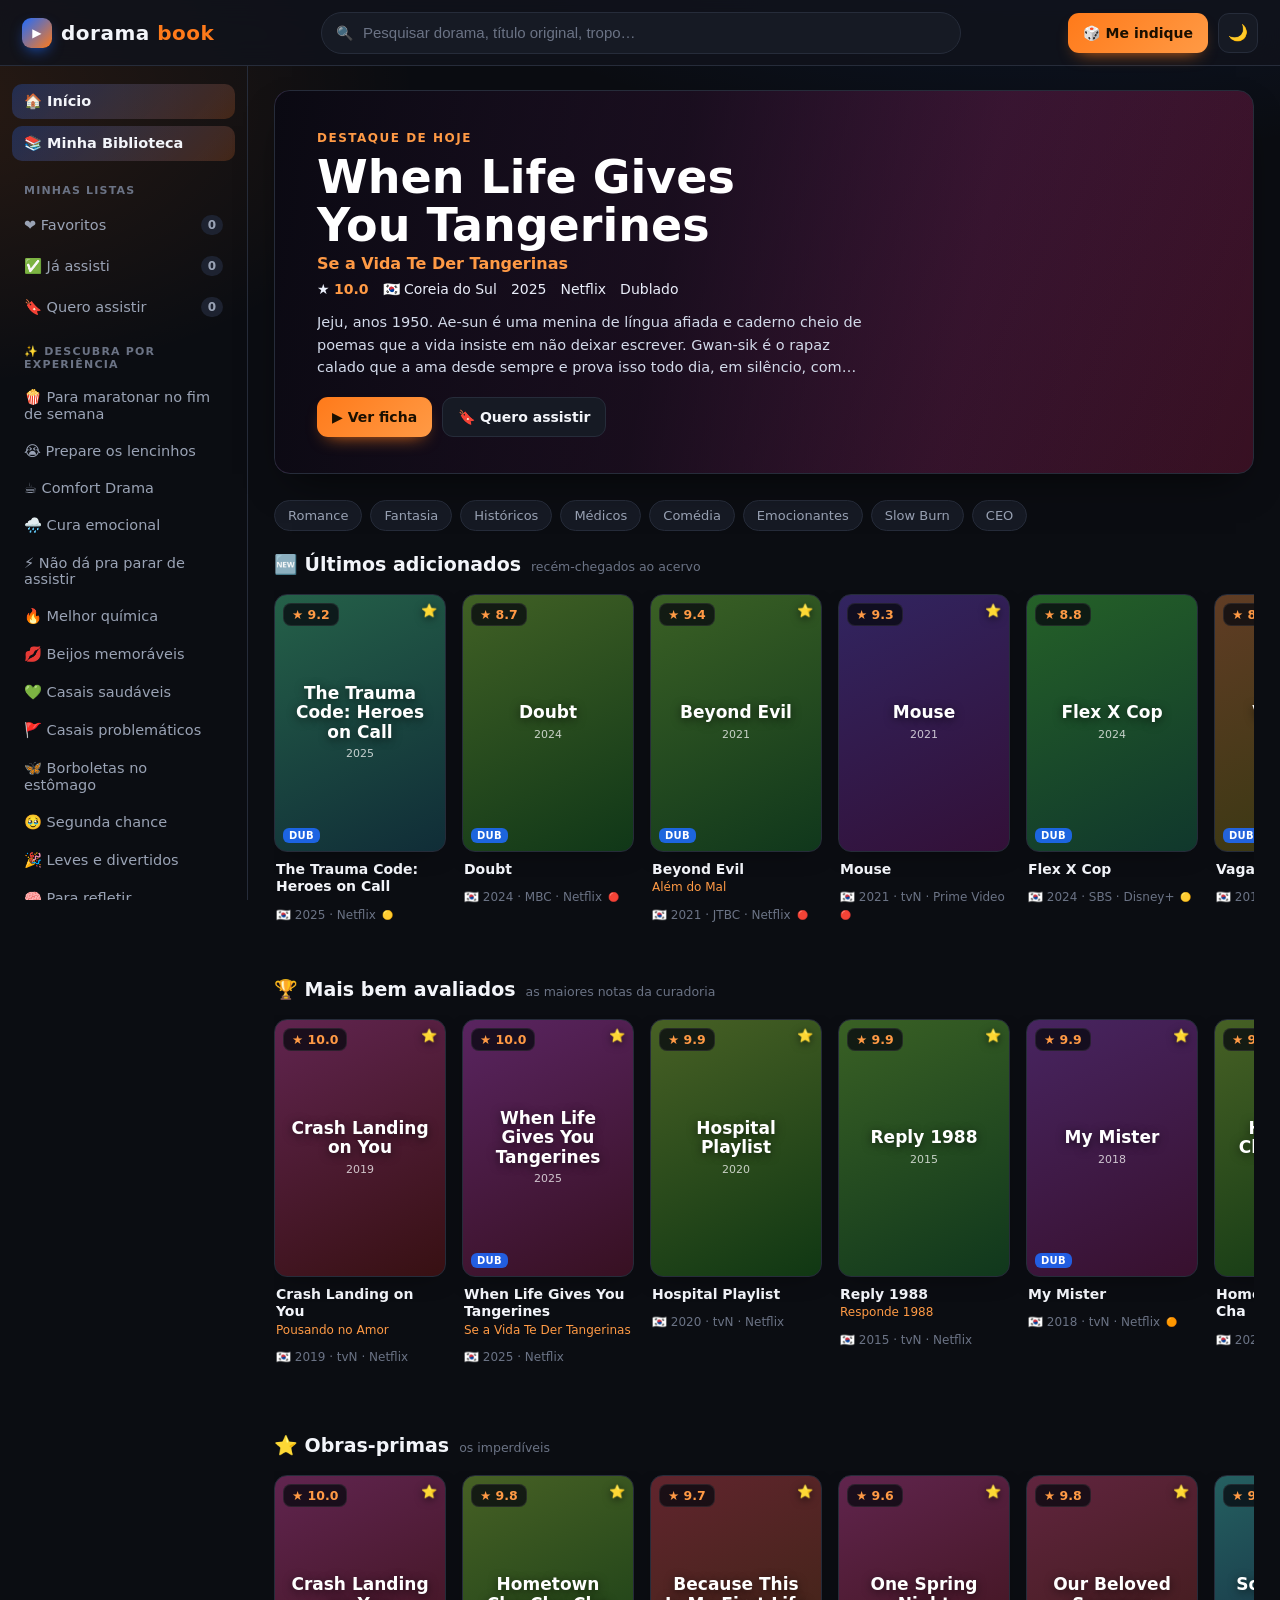
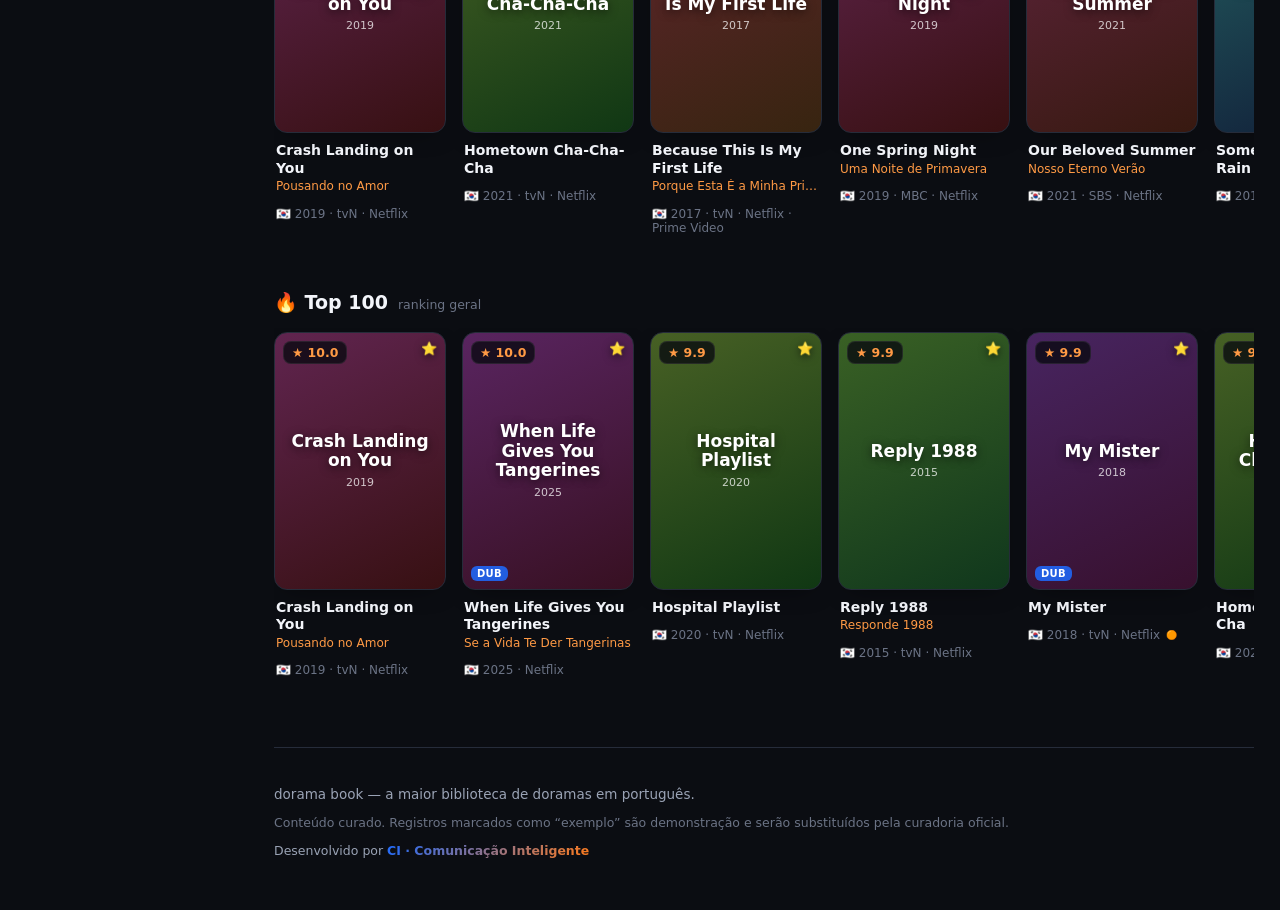
==== commit 6bf79711: "Renomeia site para 'dorama book' (título, logo, meta, footer) Domínio do GitHub Pages segue igual (o" ====
--- a/index.html
+++ b/index.html
@@ -3,9 +3,9 @@
 <head>
   <meta charset="UTF-8" />
   <meta name="viewport" content="width=device-width, initial-scale=1.0" />
-  <meta name="description" content="DRAMABOOK — a maior biblioteca de doramas em português. Encontre qualquer dorama em segundos." />
+  <meta name="description" content="dorama book — a maior biblioteca de doramas em português. Encontre qualquer dorama em segundos." />
   <meta name="theme-color" content="#0b0d12" />
-  <title>DRAMABOOK — Biblioteca de Doramas</title>
+  <title>dorama book — Biblioteca de Doramas</title>
   <link rel="stylesheet" href="styles.css" />
   <link rel="manifest" href="pwa/manifest.webmanifest" />
   <link rel="apple-touch-icon" href="assets/icons/icon.svg" />
@@ -16,8 +16,8 @@
   <header class="topbar" id="topbar">
     <button class="icon-btn menu-toggle" id="menuToggle" aria-label="Abrir menu">☰</button>
 
-    <a href="#inicio" class="logo" id="logoHome" aria-label="DRAMABOOK início">
-      <span class="logo-mark">▶</span><span class="logo-text">DRAMA<b>BOOK</b></span>
+    <a href="#inicio" class="logo" id="logoHome" aria-label="dorama book início">
+      <span class="logo-mark">▶</span><span class="logo-text">dorama <b>book</b></span>
     </a>
 
     <div class="search-wrap">
@@ -43,7 +43,7 @@
     <aside class="sidebar" id="sidebar">
       <div class="sidebar-inner">
         <nav class="menu" id="menu"><!-- preenchido por views.renderSidebar() --></nav>
-        <p class="menu-foot">DRAMABOOK · biblioteca em português</p>
+        <p class="menu-foot">dorama book · biblioteca em português</p>
       </div>
     </aside>
     <div class="sidebar-scrim" id="sidebarScrim"></div>
@@ -82,7 +82,7 @@
       </div>
 
       <footer class="footer">
-        <p>DRAMABOOK — a maior biblioteca de doramas em português.</p>
+        <p>dorama book — a maior biblioteca de doramas em português.</p>
         <p class="dim">Conteúdo curado. Registros marcados como “exemplo” são demonstração e serão substituídos pela curadoria oficial.</p>
         <p class="credit">Desenvolvido por <b>CI · Comunicação Inteligente</b></p>
       </footer>
--- a/styles.css
+++ b/styles.css
@@ -185,7 +185,12 @@
 }
 .hero-poster img.loaded { opacity: 1; }
 .hero-tag { font-size: 12px; font-weight: 700; letter-spacing: 1.5px; text-transform: uppercase; color: var(--laranja-ci-2); }
-.hero-title { font-size: clamp(26px, 4vw, 46px); font-weight: 800; margin: 8px 0 8px; line-height: 1.04; color: #fff; text-wrap: balance; }
+.hero-status { display: flex; gap: 6px; flex-wrap: wrap; margin-bottom: 12px; }
+.hero-status:empty { display: none; }
+.hero-status .st { background: rgba(10,12,18,.55); border: 1px solid rgba(255,255,255,.16); color: #fff; font-size: 12.5px; font-weight: 700; padding: 5px 11px; border-radius: 9px; }
+.hero-status .st.seen { background: rgba(22,163,74,.92); border-color: transparent; }
+.hero-title { font-size: clamp(26px, 4vw, 46px); font-weight: 800; margin: 8px 0 4px; line-height: 1.04; color: #fff; text-wrap: balance; }
+.hero-br { font-size: 16px; color: var(--laranja-ci-2); font-weight: 650; margin: 0 0 8px; }
 .hero-meta { display: flex; flex-wrap: wrap; gap: 10px 14px; align-items: center; color: #eaeefa; font-size: 14px; margin-bottom: 13px; }
 .hero-nota b { color: var(--laranja-ci-2); }
 .hero-syn { color: #d3daea; font-size: 14.5px; line-height: 1.55; margin-bottom: 18px; max-width: 60ch;
@@ -273,6 +278,8 @@
 .card-body { padding: 9px 2px 0; }
 .card-title { font-size: 14px; font-weight: 650; line-height: 1.25; margin: 0 0 3px;
   display: -webkit-box; -webkit-line-clamp: 2; -webkit-box-orient: vertical; overflow: hidden; }
+.card-br { font-size: 12px; color: var(--laranja-ci-2); margin: -1px 0 3px; line-height: 1.3;
+  white-space: nowrap; overflow: hidden; text-overflow: ellipsis; }
 .card-meta { font-size: 12px; color: var(--text-faint); display: flex; gap: 6px; flex-wrap: wrap; align-items: center; }
 
 /* ===================== ESTADO VAZIO ===================== */
@@ -310,6 +317,12 @@
 .modal-bannerimg { position: absolute; inset: 0; background-size: cover; background-position: center 18%; }
 .modal-bannerscrim { position: absolute; inset: 0; z-index: 1; background: linear-gradient(transparent 15%, var(--surface)); }
 .modal-badges { display: flex; gap: 6px; flex-wrap: wrap; margin-bottom: 8px; }
+.modal-badges.meus { margin-top: -2px; }
+.mchip.user {
+  background: color-mix(in srgb, #16A34A 16%, var(--surface-2));
+  border-color: color-mix(in srgb, #16A34A 45%, transparent);
+  color: var(--text); font-weight: 650;
+}
 .modal-close {
   position: absolute; top: 14px; right: 14px; z-index: 4; width: 38px; height: 38px; border-radius: 50%;
   background: rgba(10,12,18,.7); color: #fff; border: 1px solid rgba(255,255,255,.15); font-size: 16px;
@@ -325,6 +338,19 @@
 }
 .modal-title { font-size: 30px; font-weight: 800; margin: 8px 0 2px; text-wrap: balance; }
 .modal-orig { color: var(--text-dim); font-size: 15px; margin-bottom: 14px; }
+.modal-brname { color: var(--laranja-ci-2); font-weight: 650; }
+.selo { display: inline-block; margin: 0 6px 6px 0; padding: 6px 11px; border-radius: 999px;
+  font-size: 12.5px; font-weight: 600; cursor: pointer; transition: transform .16s, border-color .16s;
+  background: color-mix(in srgb, var(--laranja-ci) 12%, transparent);
+  border: 1px solid color-mix(in srgb, var(--laranja-ci) 34%, transparent); color: var(--text); }
+.selo:hover { transform: translateY(-1px); border-color: var(--laranja-ci); }
+.aviso-conteudo { margin: 0 0 16px; padding: 9px 13px; border-radius: 10px; font-size: 13.5px;
+  background: color-mix(in srgb, var(--text-dim) 10%, transparent); border-left: 3px solid var(--text-dim); }
+.aviso-conteudo.n-violencia { border-left-color: #E8B62C; }
+.aviso-conteudo.n-sensivel  { border-left-color: #E8862C; }
+.aviso-conteudo.n-intenso   { border-left-color: #E0453C; }
+.card-cont { font-size: 9px; vertical-align: middle; }
+.sg-br { font-style: normal; color: var(--laranja-ci-2); font-weight: 600; font-size: 12.5px; }
 .modal-chips { display: flex; gap: 8px; flex-wrap: wrap; margin-bottom: 18px; }
 .mchip { font-size: 12.5px; padding: 5px 11px; border-radius: 999px; background: var(--surface-2); border: 1px solid var(--line); color: var(--text-dim); }
 .mchip.hi { background: color-mix(in srgb, var(--azul-ci) 20%, transparent); color: var(--text); border-color: transparent; }
@@ -359,6 +385,8 @@
 /* Trailer */
 .trailer-embed { position: relative; aspect-ratio: 16 / 9; border-radius: 12px; overflow: hidden; border: 1px solid var(--line); margin-top: 4px; }
 .trailer-embed iframe { position: absolute; inset: 0; width: 100%; height: 100%; border: 0; }
+.trailer-yt { display: inline-block; margin-top: 8px; font-size: 12.5px; color: var(--text-faint); }
+.trailer-yt:hover { color: var(--text); text-decoration: underline; }
 
 /* Elenco */
 .elenco-list { display: flex; gap: 8px; flex-wrap: wrap; }
@@ -397,8 +425,10 @@
   background: linear-gradient(135deg, color-mix(in srgb, var(--azul-ci) 26%, transparent), color-mix(in srgb, var(--laranja-ci) 20%, transparent));
   color: var(--text); font-weight: 700; margin-bottom: 4px;
 }
-/* Selos de status do usuário no card */
-.card-status { position: absolute; bottom: 8px; right: 8px; z-index: 3; display: flex; gap: 4px; flex-wrap: wrap; justify-content: flex-end; }
+/* Selos de status do usuário no card — o "✅ Assistido" fica SEMPRE à mostra:
+   z-index acima do overlay de hover e, no hover, sobe para não ser coberto. */
+.card-status { position: absolute; bottom: 8px; right: 8px; z-index: 4; display: flex; gap: 4px; flex-wrap: wrap; justify-content: flex-end; pointer-events: none; transition: transform .2s ease; }
+.card:hover .card-status { transform: translateY(-48px); }
 .card-status .st {
   background: rgba(10,12,18,.82); backdrop-filter: blur(4px); color: #fff;
   font-size: 11px; font-weight: 700; padding: 3px 7px; border-radius: 7px;
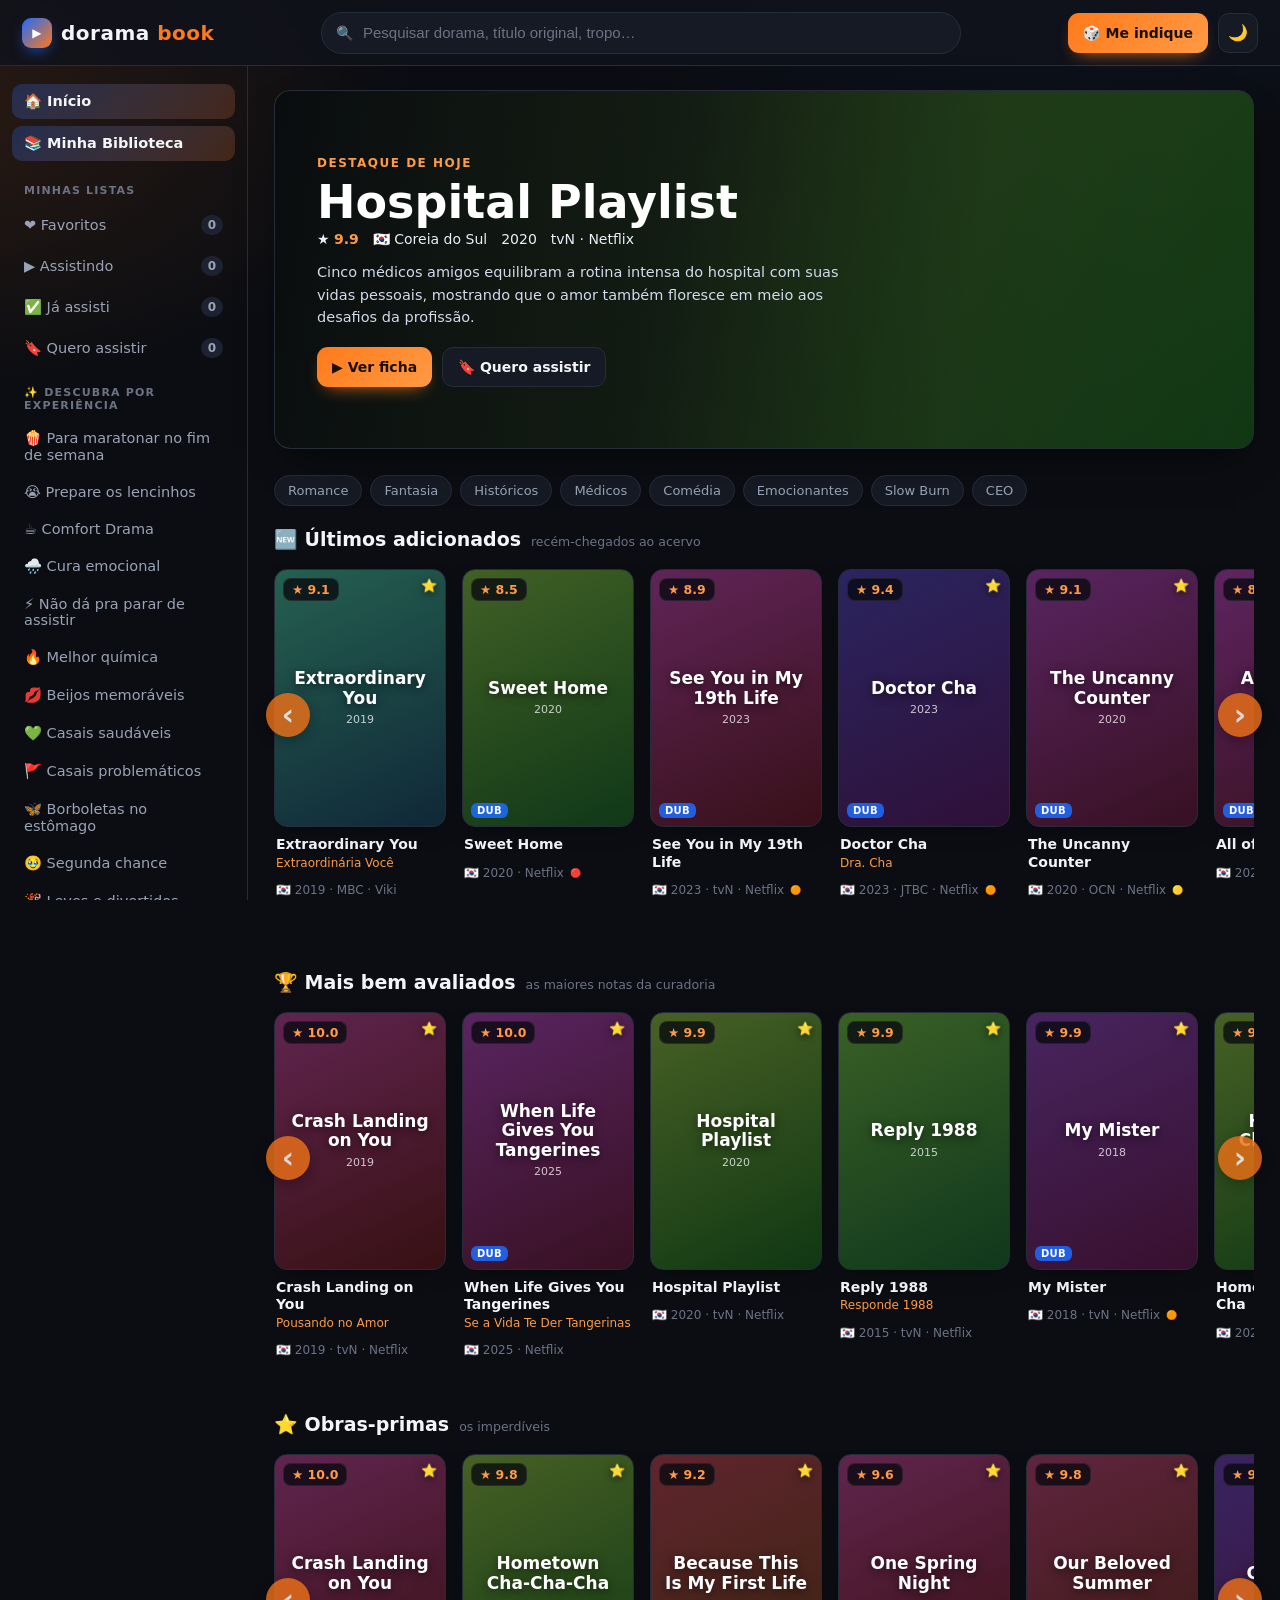
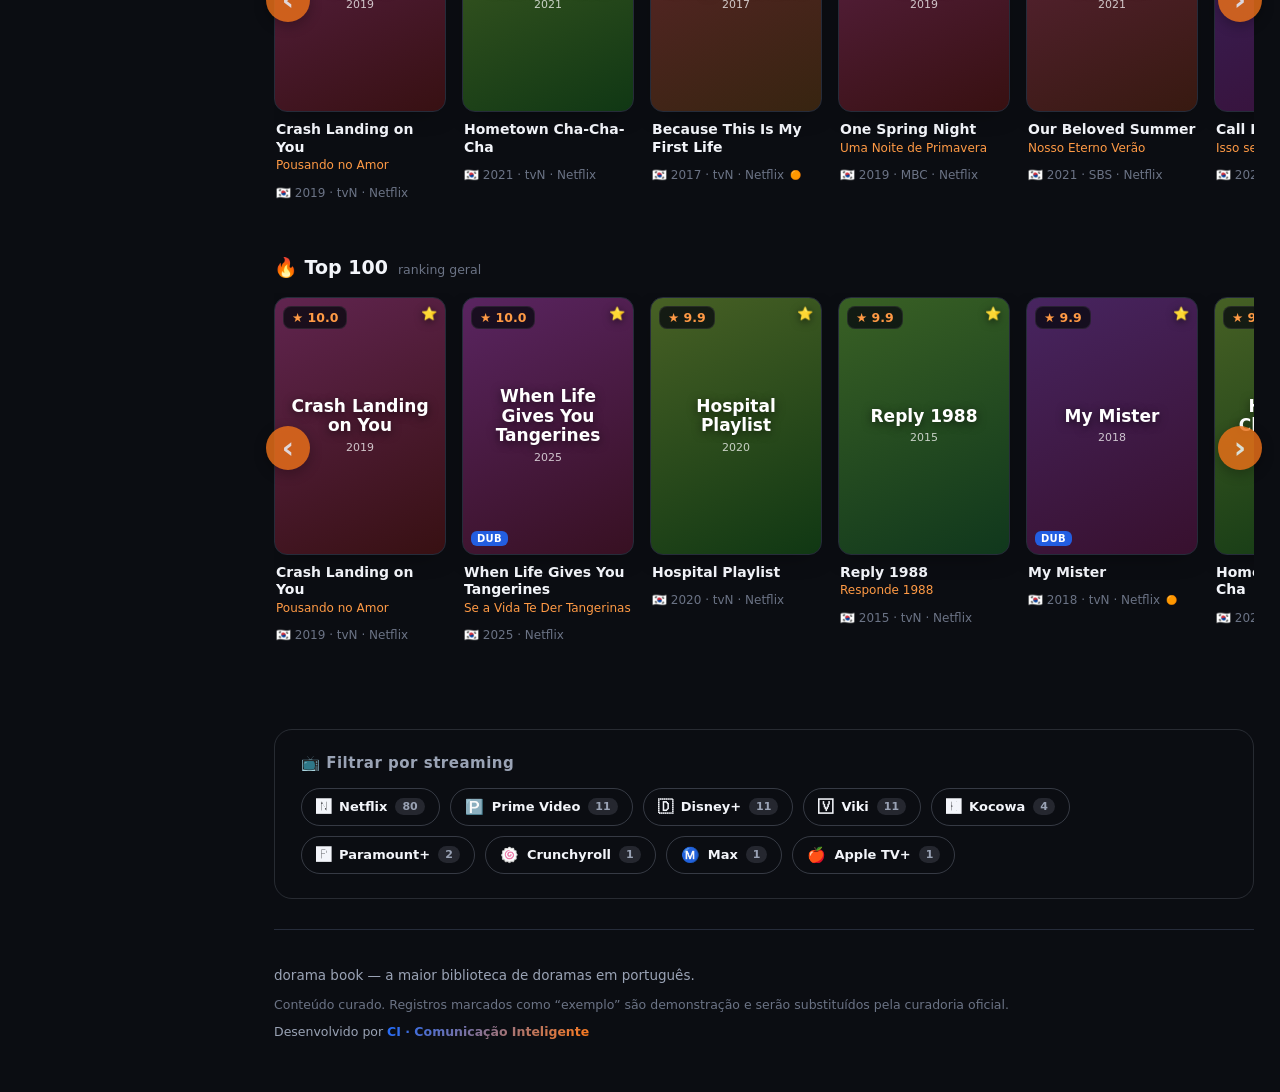
==== commit 77a79ceb: "🎬 Setinhas nos rails + 📺 Rodapé por streaming + 🥊 Categoria Ação SETINHAS: cada trilho horizontal (Ú" ====
--- a/index.html
+++ b/index.html
@@ -81,6 +81,11 @@
         <div class="load-more-wrap"><button class="chip-btn ghost" id="loadMore" hidden>Carregar mais</button></div>
       </div>
 
+      <div class="plat-footer" id="platFooter">
+        <h3>📺 Filtrar por streaming</h3>
+        <div class="plat-chips" id="platChips"></div>
+      </div>
+
       <footer class="footer">
         <p>dorama book — a maior biblioteca de doramas em português.</p>
         <p class="dim">Conteúdo curado. Registros marcados como “exemplo” são demonstração e serão substituídos pela curadoria oficial.</p>
--- a/styles.css
+++ b/styles.css
@@ -217,6 +217,34 @@
 }
 .rail-track::-webkit-scrollbar { height: 8px; }
 .rail-track::-webkit-scrollbar-thumb { background: var(--surface-2); border-radius: 99px; }
+.rail-wrap { position: relative; }
+.rail-arrow { position: absolute; top: 40%; transform: translateY(-50%); z-index: 5;
+  width: 44px; height: 44px; border-radius: 50%; border: none; cursor: pointer;
+  background: color-mix(in srgb, var(--laranja-ci) 92%, black);
+  color: #fff; font-size: 30px; line-height: 1; font-weight: 700;
+  box-shadow: 0 4px 14px rgba(0,0,0,.35); display: flex; align-items: center; justify-content: center;
+  transition: transform .18s, background .18s, opacity .18s; opacity: .82; }
+.rail-arrow:hover { transform: translateY(-50%) scale(1.08); opacity: 1;
+  background: var(--laranja-ci); }
+.rail-arrow.left  { left: -8px; }
+.rail-arrow.right { right: -8px; }
+@media (max-width: 720px) { .rail-arrow { width: 38px; height: 38px; font-size: 26px; } }
+
+/* 📺 Rodapé de plataformas */
+.plat-footer { margin: 48px 0 20px; padding: 24px 26px; border-radius: 18px;
+  background: color-mix(in srgb, var(--bg-elev) 60%, transparent);
+  border: 1px solid color-mix(in srgb, var(--text-dim) 20%, transparent); }
+.plat-footer h3 { margin: 0 0 16px; font-size: 15px; font-weight: 700; color: var(--text-dim);
+  letter-spacing: .5px; }
+.plat-chips { display: flex; flex-wrap: wrap; gap: 10px; }
+.plat-chip { display: inline-flex; align-items: center; gap: 8px; padding: 9px 14px; border-radius: 999px;
+  background: var(--bg-elev); border: 1px solid color-mix(in srgb, var(--text-dim) 30%, transparent);
+  color: var(--text); font-size: 13px; font-weight: 600; cursor: pointer;
+  transition: transform .16s, border-color .16s, background .16s; }
+.plat-chip:hover { transform: translateY(-1px); border-color: var(--laranja-ci); background: color-mix(in srgb, var(--laranja-ci) 12%, transparent); }
+.plat-ico { font-size: 15px; }
+.plat-n { font-size: 11px; color: var(--text-dim); font-weight: 700;
+  background: color-mix(in srgb, var(--text-dim) 18%, transparent); padding: 2px 7px; border-radius: 999px; }
 
 /* GRID */
 .grid { display: grid; grid-template-columns: repeat(auto-fill, minmax(158px, 1fr)); gap: 18px; }
@@ -350,6 +378,34 @@
 .aviso-conteudo.n-sensivel  { border-left-color: #E8862C; }
 .aviso-conteudo.n-intenso   { border-left-color: #E0453C; }
 .card-cont { font-size: 9px; vertical-align: middle; }
+.card-status .st.watching { background: color-mix(in srgb, var(--laranja-ci) 24%, transparent);
+  border: 1px solid color-mix(in srgb, var(--laranja-ci) 46%, transparent); color: var(--text); }
+
+/* 🔮 Diagnóstico da dorameira */
+.diagnostico { position: relative; margin: 8px 0 28px; padding: 24px 26px; border-radius: 18px;
+  background: linear-gradient(135deg,
+    color-mix(in srgb, var(--dg-cor, var(--laranja-ci)) 18%, transparent),
+    color-mix(in srgb, var(--roxo-suave, #6A5ACD) 12%, transparent));
+  border: 1px solid color-mix(in srgb, var(--dg-cor, var(--laranja-ci)) 34%, transparent);
+  overflow: hidden; }
+.diagnostico.vazio { text-align: center; color: var(--text-dim); font-size: 14px; padding: 22px; }
+.dg-titulinho { margin: 0 0 12px; font-size: 11px; font-weight: 700; letter-spacing: 1.2px;
+  color: var(--text-dim); text-transform: uppercase; }
+.dg-hero { display: flex; align-items: center; gap: 14px; margin-bottom: 6px; }
+.dg-emoji { font-size: 44px; line-height: 1; filter: drop-shadow(0 2px 6px rgba(0,0,0,.25)); }
+.dg-titulo { margin: 0; font-size: 26px; font-weight: 800; color: var(--text); line-height: 1.15; }
+.dg-sub { margin: 4px 0 16px; font-size: 15px; color: var(--text-dim); line-height: 1.45; max-width: 640px; }
+.dg-selos { display: flex; flex-wrap: wrap; gap: 6px; margin-bottom: 18px; }
+.dg-selo { display: inline-block; padding: 5px 11px; border-radius: 999px; font-size: 12px; font-weight: 600;
+  background: color-mix(in srgb, var(--dg-cor, var(--laranja-ci)) 22%, transparent);
+  border: 1px solid color-mix(in srgb, var(--dg-cor, var(--laranja-ci)) 44%, transparent);
+  color: var(--text); }
+.dg-stats { display: grid; grid-template-columns: repeat(auto-fit, minmax(110px, 1fr)); gap: 12px; }
+.dg-stat { text-align: center; padding: 10px; border-radius: 12px;
+  background: color-mix(in srgb, var(--bg-elev) 60%, transparent); }
+.dg-stat b { display: block; font-size: 22px; font-weight: 800; color: var(--text); }
+.dg-stat i { display: block; margin-top: 2px; font-size: 11px; font-style: normal; color: var(--text-dim);
+  text-transform: uppercase; letter-spacing: .5px; }
 .sg-br { font-style: normal; color: var(--laranja-ci-2); font-weight: 600; font-size: 12.5px; }
 .modal-chips { display: flex; gap: 8px; flex-wrap: wrap; margin-bottom: 18px; }
 .mchip { font-size: 12.5px; padding: 5px 11px; border-radius: 999px; background: var(--surface-2); border: 1px solid var(--line); color: var(--text-dim); }
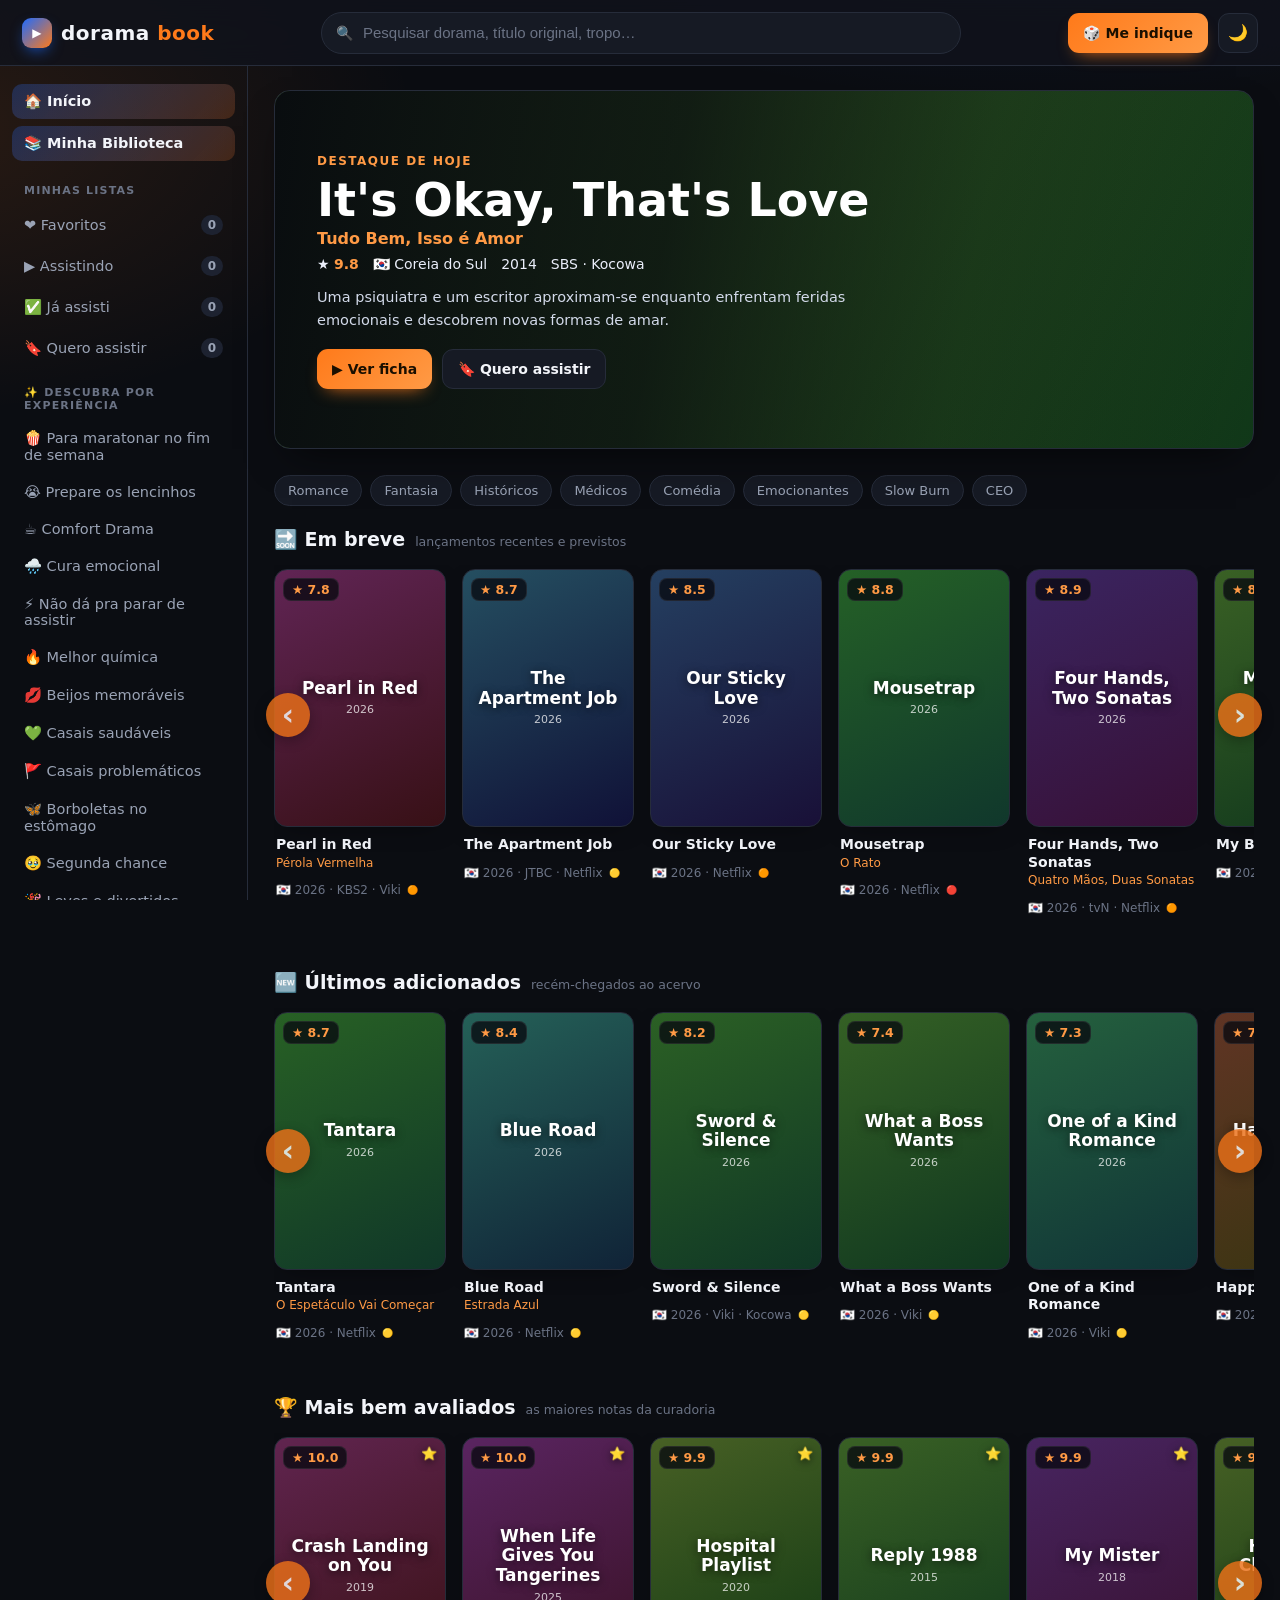
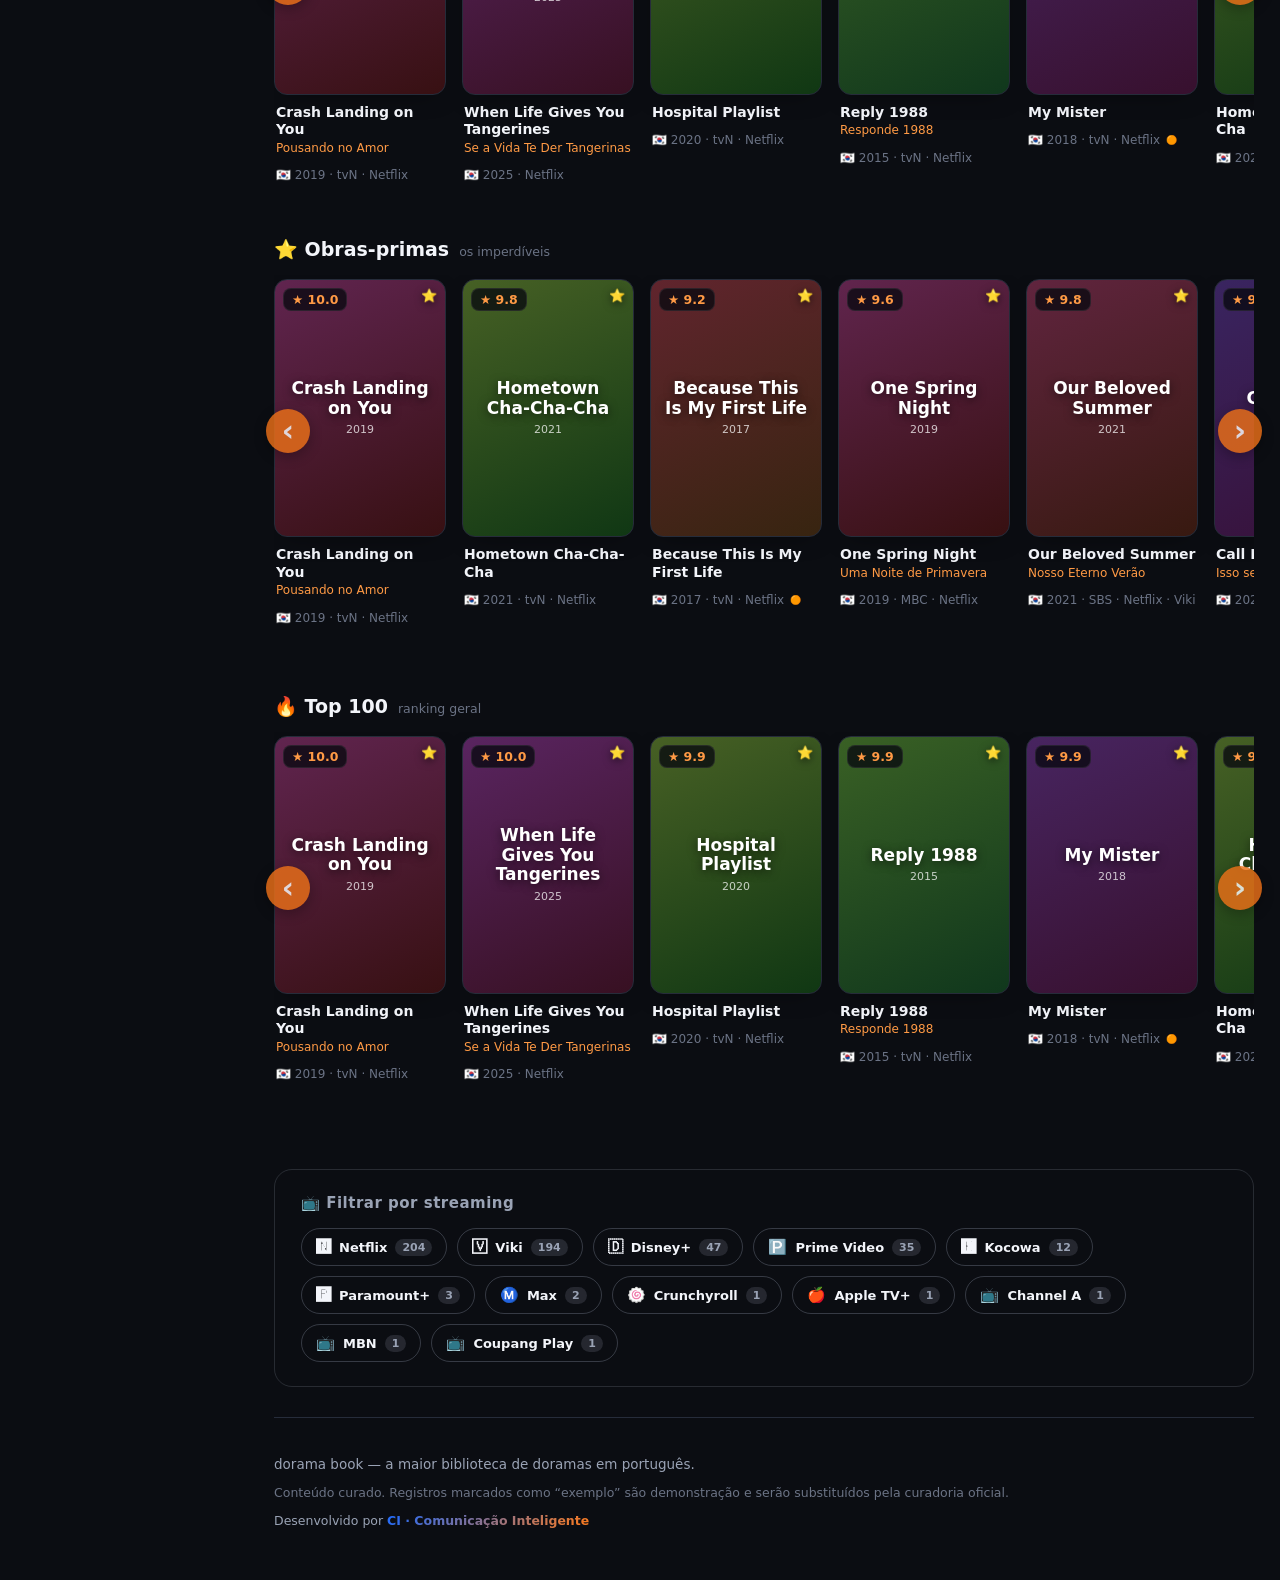
==== commit 787437d7: "Home: nova prateleira 🔜 Em breve (lançamentos recentes + em produção) Co-Authored-By: Claude Opus 4." ====
--- a/index.html
+++ b/index.html
@@ -61,6 +61,7 @@
       </div>
 
       <div id="homeView">
+        <section class="rail" data-rail="embreve"></section>
         <section class="rail" data-rail="ultimos"></section>
         <section class="rail" data-rail="melhores"></section>
         <section class="rail" data-rail="obras"></section>
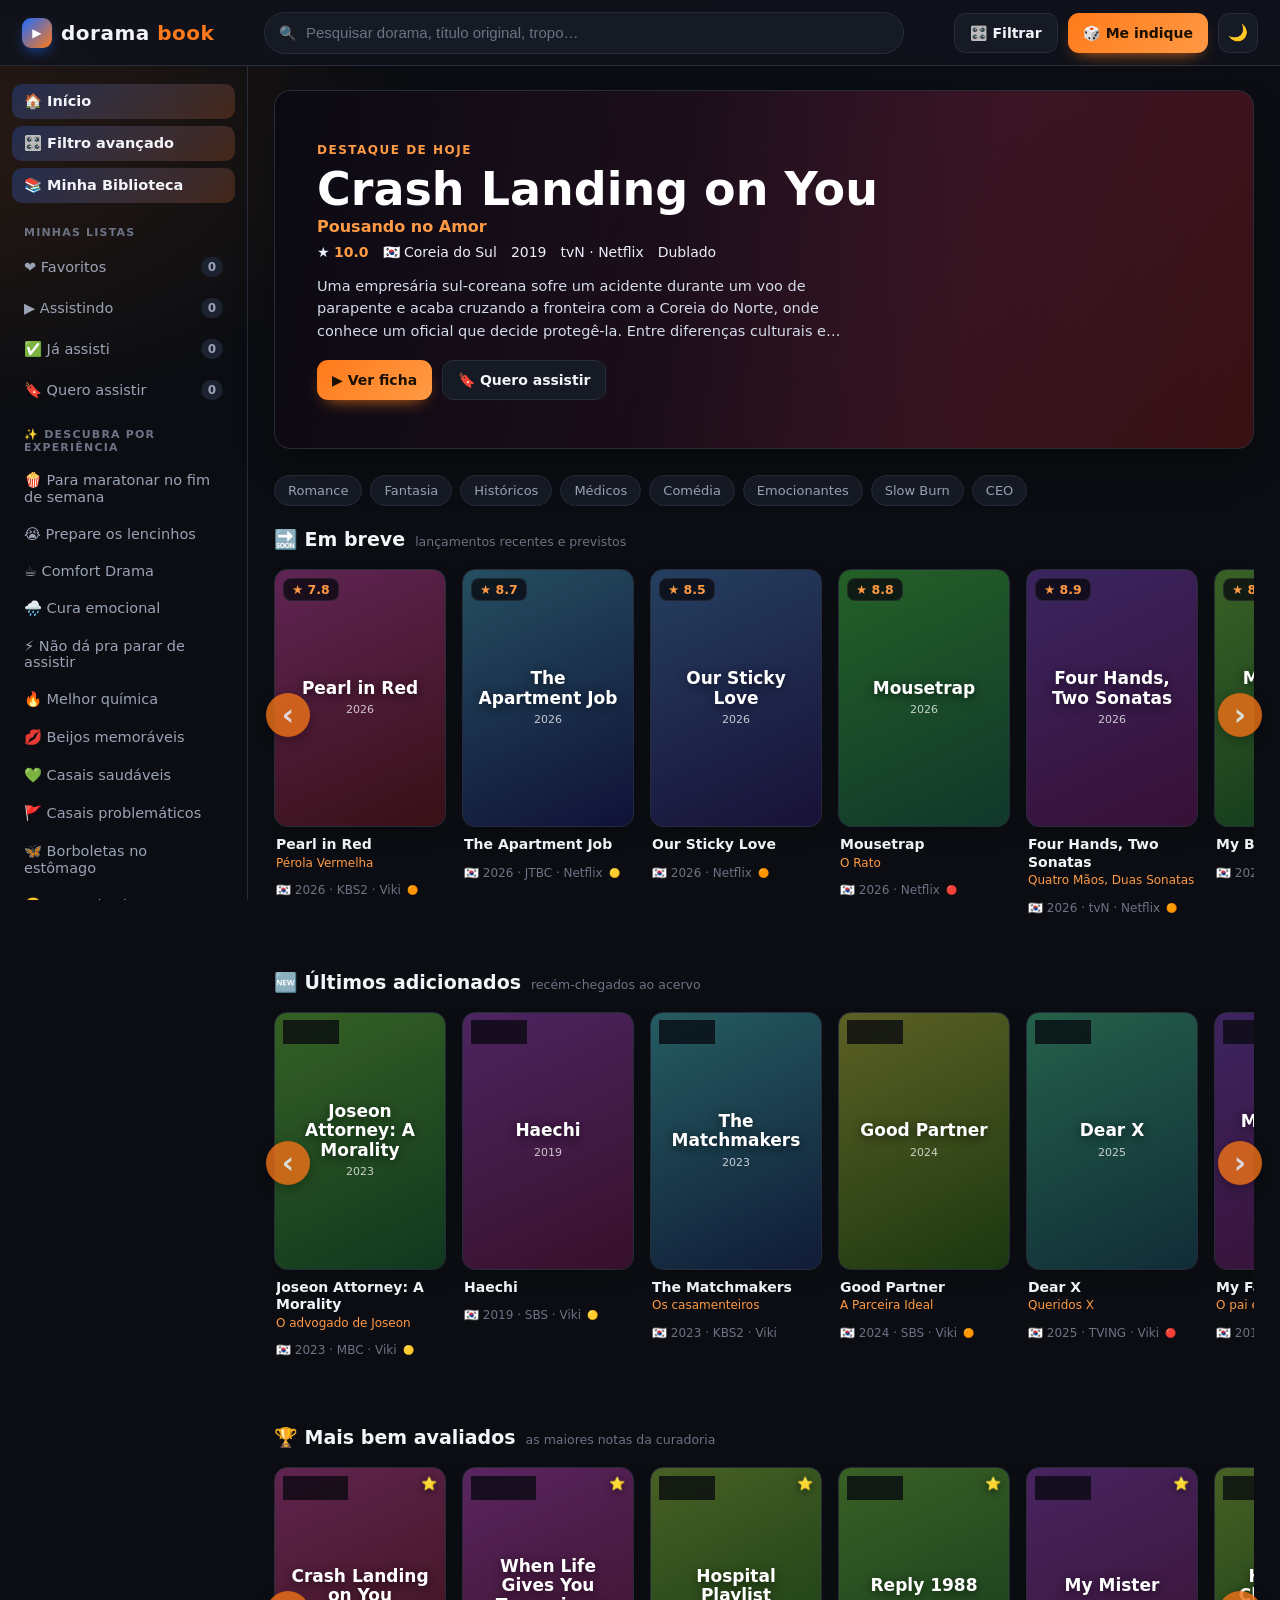
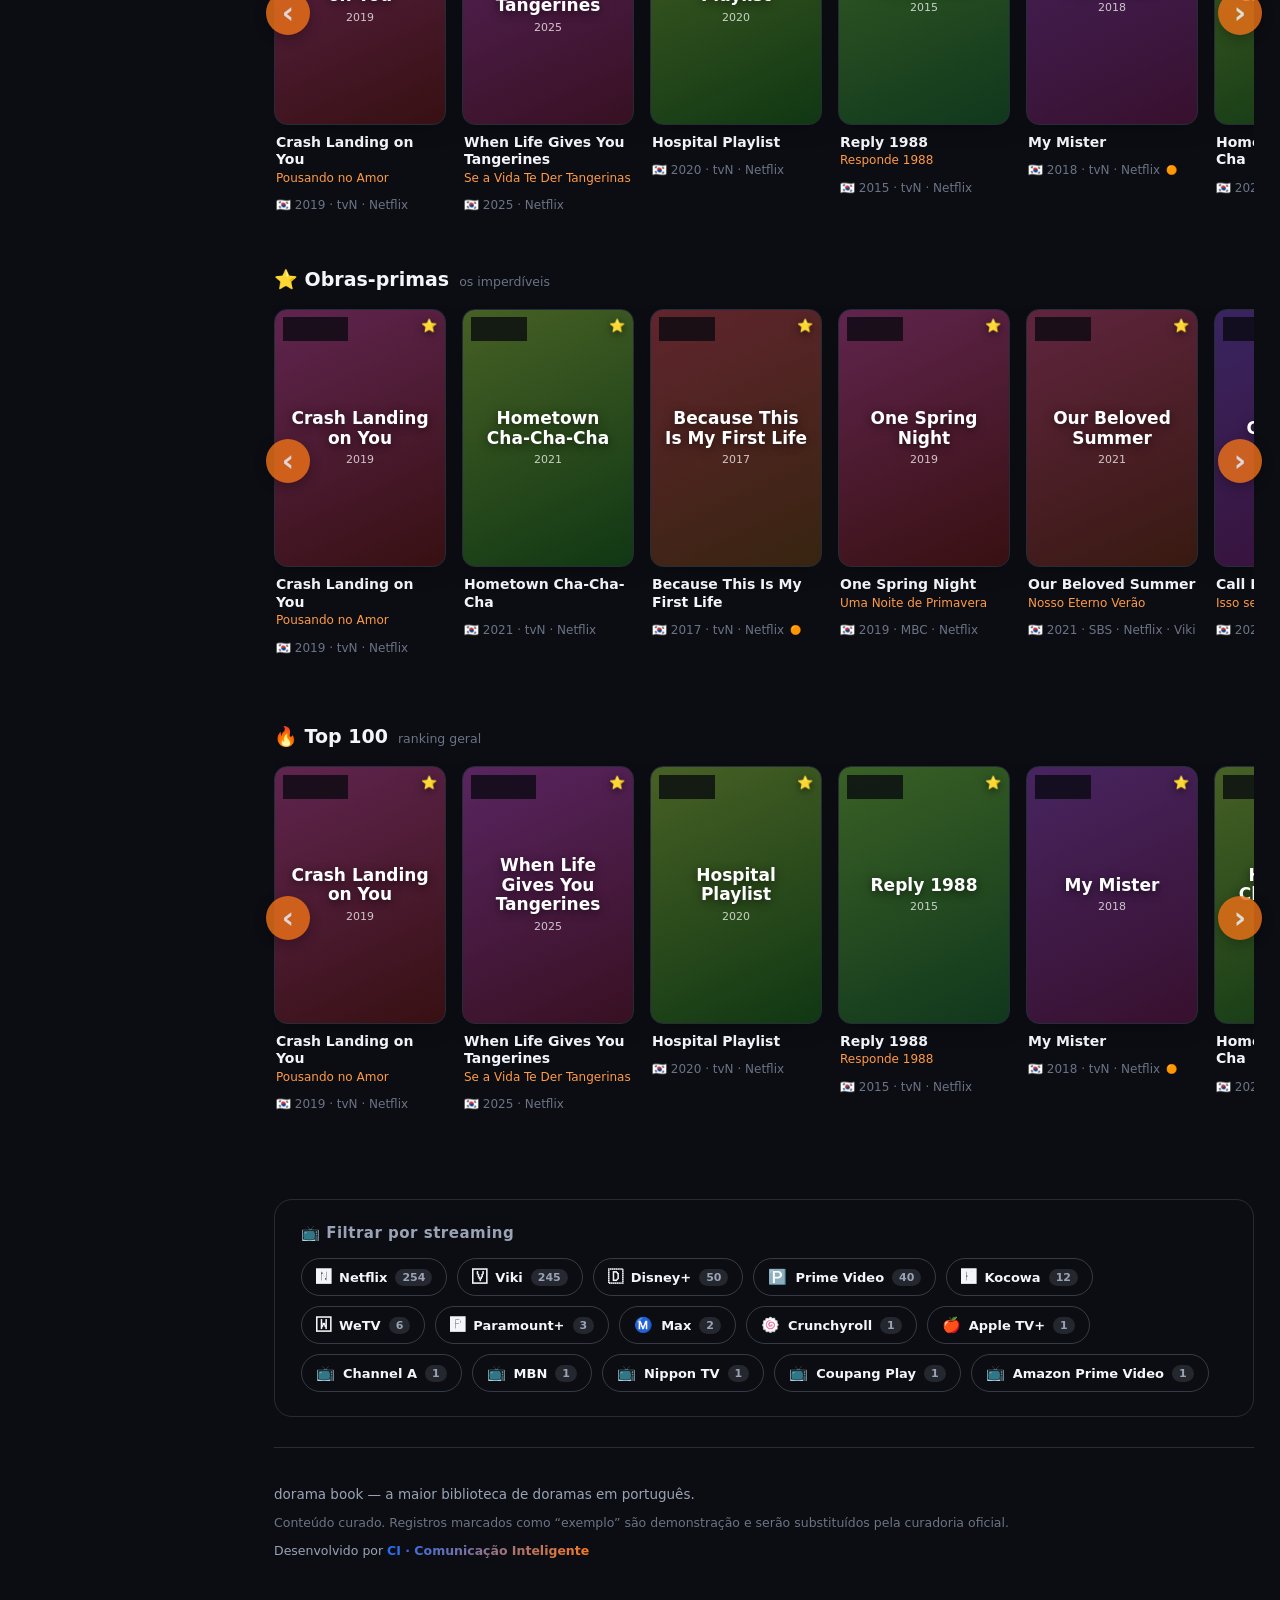
==== commit b8b06350: "Filtro avançado com logos + lotes 36/37: +57 doramas (Netflix, Viki, C-dramas) - Nova tela 🎛️ Filtro" ====
--- a/index.html
+++ b/index.html
@@ -29,6 +29,7 @@
     </div>
 
     <div class="topbar-actions">
+      <button class="chip-btn ghost" id="filtroBtn" title="Filtro avançado">🎛️ <span class="hide-sm">Filtrar</span></button>
       <button class="chip-btn" id="randomBtn" title="Me indique um dorama">🎲 <span class="hide-sm">Me indique</span></button>
       <button class="icon-btn" id="themeToggle" title="Alternar tema" aria-label="Alternar tema">🌙</button>
     </div>
@@ -70,6 +71,8 @@
 
       <div id="bibliotecaView" hidden></div>
 
+      <div id="filtroView" hidden></div>
+
       <div id="resultsView" hidden>
         <div class="results-head">
           <h2 id="resultsTitle">Resultados</h2>
--- a/styles.css
+++ b/styles.css
@@ -661,7 +661,93 @@
 }
 @media (max-width: 520px) {
   .logo-text { display: none; }
-  .search-wrap { max-width: none; }
+  .topbar { gap: 8px; padding: 0 12px; }
+  .topbar-actions { gap: 6px; }
+  .search-wrap { max-width: none; min-width: 0; padding: 0 10px; }
+  .search-input { min-width: 0; width: 100%; }
   .grid { grid-template-columns: repeat(auto-fill, minmax(120px, 1fr)); gap: 14px; }
   .rail-track { grid-auto-columns: 138px; }
 }
+
+/* ===== 🎛️ Filtro avançado ===== */
+.fcabeca { display: flex; justify-content: space-between; align-items: flex-start; gap: 16px; margin: 4px 0 20px; }
+.fcabeca h2 { margin: 2px 0 6px; font-size: 28px; letter-spacing: -.02em; }
+.fcabeca-sup { margin: 0; font-size: 12px; font-weight: 700; letter-spacing: .08em; text-transform: uppercase; color: var(--laranja-ci); }
+.fcabeca-sub { margin: 0; color: var(--text-dim); font-size: 14px; max-width: 560px; }
+
+.fgrade-topo, .fgrade-mais { display: grid; grid-template-columns: repeat(2, minmax(0, 1fr)); gap: 14px; }
+.fgrade-mais { margin-top: 12px; grid-template-columns: repeat(3, minmax(0, 1fr)); }
+.fbloco { background: var(--surface); border: 1px solid var(--line); border-radius: 16px; padding: 16px 18px; min-width: 0; }
+.fb-largo { grid-column: 1 / -1; }
+.fb-audio { grid-column: 1 / -1; }
+.fbloco-tit { display: flex; align-items: baseline; gap: 8px; margin-bottom: 12px; }
+.fbloco-tit h3 { margin: 0; font-size: 14px; font-weight: 700; }
+.fbloco-tit span { font-size: 12px; color: var(--text-faint); }
+.fbloco-tit em { margin-left: auto; font-style: normal; font-size: 11px; font-weight: 800; background: var(--azul-ci); color: #fff; border-radius: 999px; padding: 2px 8px; }
+.fgrupo-chips { display: flex; flex-wrap: wrap; gap: 7px; }
+.fchip b { font-size: 11px; opacity: .65; margin-left: 2px; }
+.fchip:disabled, .fplat:disabled, .fseg:disabled { opacity: .32; cursor: default; }
+
+/* streamings com logo */
+.fplats { display: grid; grid-template-columns: repeat(auto-fill, minmax(172px, 1fr)); gap: 9px; }
+.fplat { display: flex; align-items: center; gap: 10px; padding: 9px 12px; border-radius: 12px; text-align: left;
+  background: var(--bg-2); border: 1.5px solid var(--line); color: var(--text); font-size: 14px; font-weight: 600; transition: .13s; }
+.fplat:not(:disabled):hover { border-color: var(--marca); transform: translateY(-1px); }
+.fplat.on { border-color: var(--marca); background: color-mix(in srgb, var(--marca) 16%, var(--bg-2)); }
+.fplat-nome { flex: 1; min-width: 0; overflow: hidden; text-overflow: ellipsis; white-space: nowrap; }
+.fplat-n { font-size: 11px; font-weight: 700; color: var(--text-faint); }
+.fplat-ok { font-size: 13px; font-weight: 800; color: var(--marca); filter: brightness(1.4); }
+.slogo { flex: none; width: 28px; height: 28px; border-radius: 8px; display: grid; place-items: center; background: var(--marca); color: #fff; }
+.slogo svg { width: 16px; height: 16px; fill: currentColor; }
+.slogo-txt span { font-size: 10.5px; font-weight: 800; letter-spacing: -.02em; line-height: 1; }
+
+/* áudio: chave de duas posições */
+.fsegs { display: inline-flex; background: var(--bg-2); border: 1px solid var(--line); border-radius: 12px; padding: 4px; gap: 4px; flex-wrap: wrap; }
+.fseg { border: none; background: none; color: var(--text-dim); font-size: 14px; font-weight: 600; padding: 9px 16px; border-radius: 9px; transition: .13s; }
+.fseg b { font-size: 11px; opacity: .65; }
+.fseg:not(:disabled):hover { color: var(--text); }
+.fseg.on { background: var(--azul-ci); color: #fff; }
+
+/* mais filtros */
+.fmais { width: 100%; margin-top: 14px; display: flex; align-items: center; gap: 10px; padding: 14px 18px; border-radius: 14px;
+  background: transparent; border: 1px dashed var(--line); color: var(--text); text-align: left; }
+.fmais span { font-weight: 700; font-size: 14px; }
+.fmais small { color: var(--text-faint); font-size: 12.5px; }
+.fmais small b { color: var(--laranja-ci); }
+.fmais i { margin-left: auto; font-style: normal; color: var(--text-dim); font-size: 11px; }
+.fmais:hover, .fmais.aberto { border-style: solid; border-color: var(--azul-ci); }
+
+/* barra de resultado */
+.fbarra { position: sticky; top: 64px; z-index: 5; display: flex; flex-wrap: wrap; gap: 12px; align-items: center;
+  margin: 18px 0; padding: 12px 16px; border-radius: 14px; border: 1px solid var(--line);
+  background: color-mix(in srgb, var(--bg-2) 92%, transparent); backdrop-filter: blur(10px); }
+.fbarra-num b { font-size: 22px; font-weight: 800; }
+.fbarra-num span { font-size: 13px; color: var(--text-dim); }
+.fpilulas { flex: 1 1 280px; display: flex; flex-wrap: wrap; gap: 6px; min-width: 0; }
+.fpilula { border: none; background: color-mix(in srgb, var(--azul-ci) 22%, transparent); color: var(--text); font-size: 12.5px; font-weight: 600;
+  padding: 5px 10px; border-radius: 999px; }
+.fpilula i { font-style: normal; opacity: .6; margin-left: 3px; }
+.fpilula:hover i { opacity: 1; }
+.fdica { font-size: 13px; color: var(--text-faint); }
+.facoes { display: flex; flex-wrap: wrap; gap: 8px; align-items: center; }
+.fordem { font-size: 13px; color: var(--text-dim); display: flex; gap: 6px; align-items: center; }
+.fordem select { background: var(--surface); color: var(--text); border: 1px solid var(--line); border-radius: 8px; padding: 6px 8px; font-size: 13px; }
+
+.fver { display: none; }
+@media (max-width: 900px) { .fgrade-mais { grid-template-columns: repeat(2, minmax(0, 1fr)); } }
+@media (max-width: 600px) {
+  .fcabeca h2 { font-size: 22px; }
+  .fgrade-topo, .fgrade-mais { grid-template-columns: 1fr; gap: 10px; }
+  .fbloco { padding: 14px; }
+  .fplats { grid-template-columns: repeat(2, minmax(0, 1fr)); }
+  .fbarra { position: static; }
+  .fver { display: block; position: fixed; left: 16px; right: 16px; bottom: 16px; z-index: 30; padding: 13px; font-size: 15px; box-shadow: 0 8px 24px rgba(0,0,0,.45); }
+  #filtroView { padding-bottom: 70px; }
+}
+@media (max-width: 600px) {
+  .fplats { gap: 7px; }
+  .fplat { padding: 8px 9px; gap: 8px; font-size: 13px; }
+  .fplat-nome { white-space: normal; line-height: 1.15; }
+  .fbloco-tit { flex-wrap: wrap; }
+  .fbloco-tit span { order: 3; flex-basis: 100%; }
+}
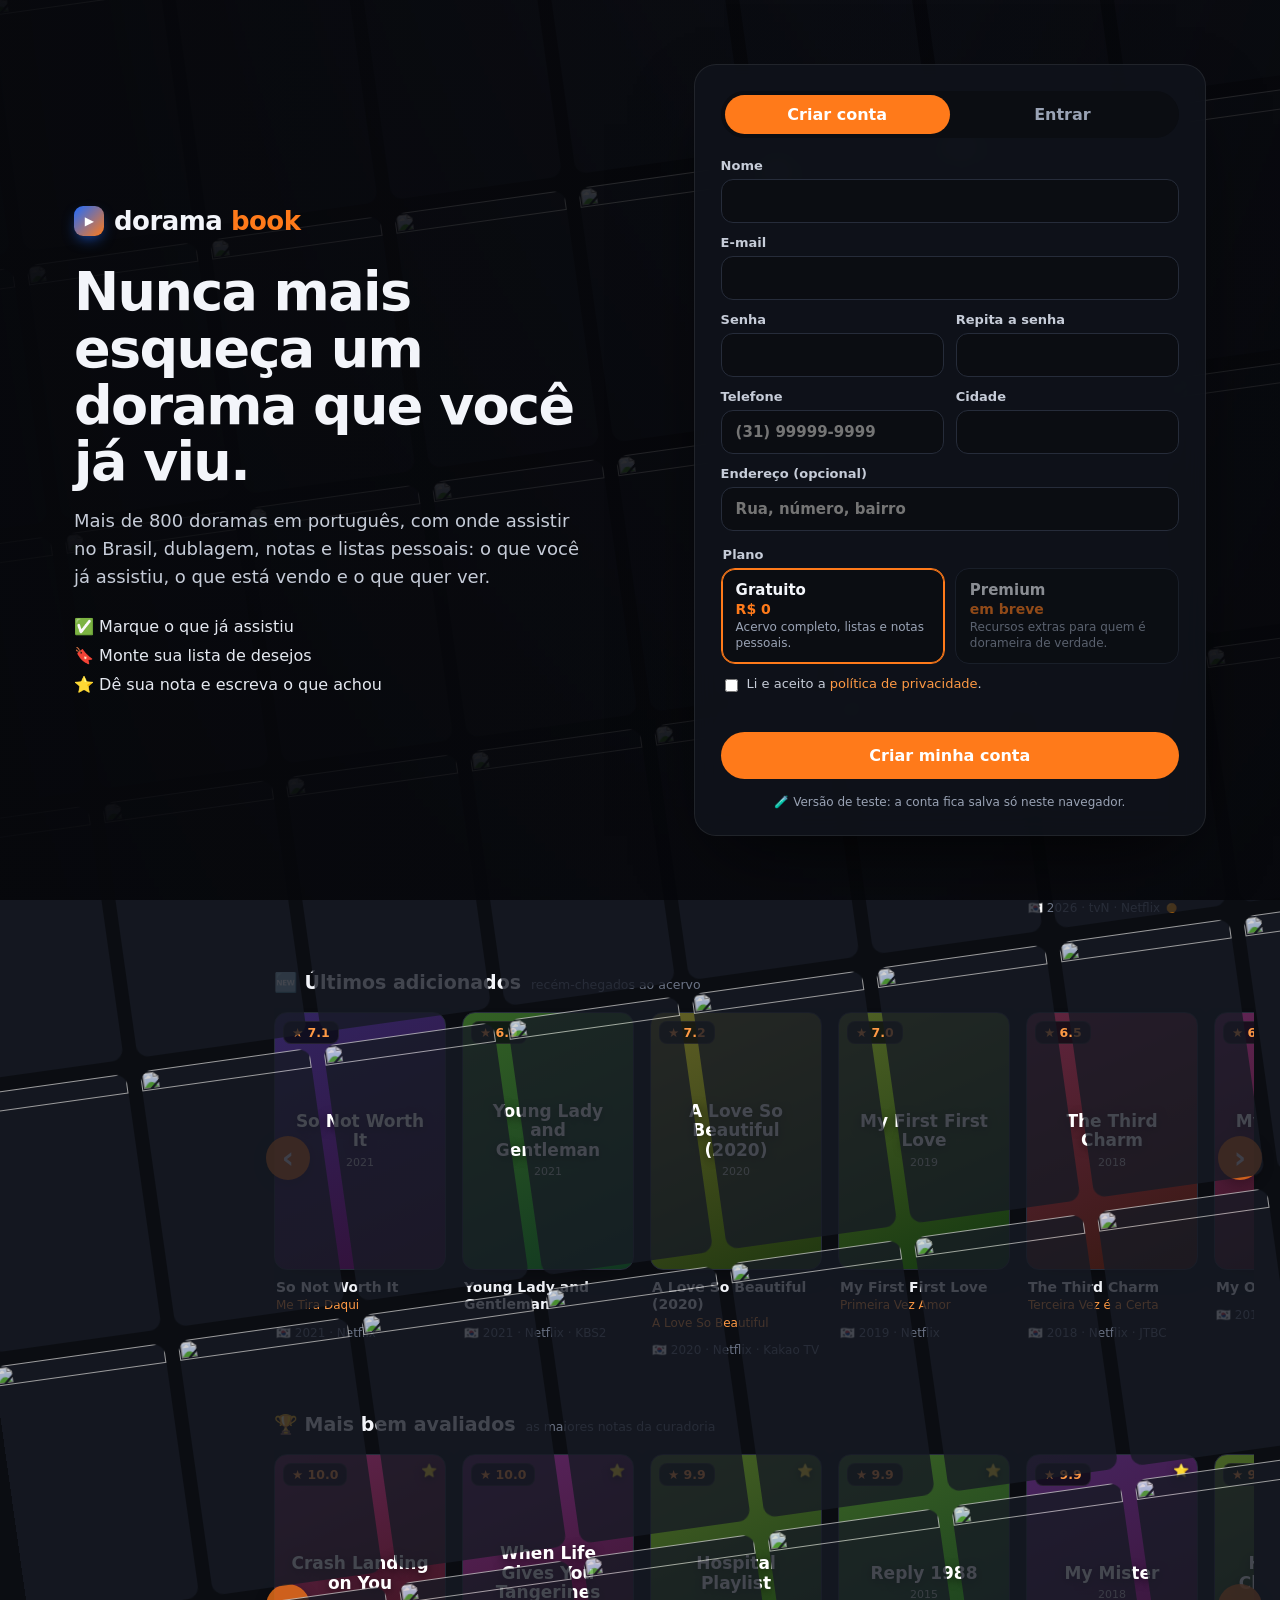
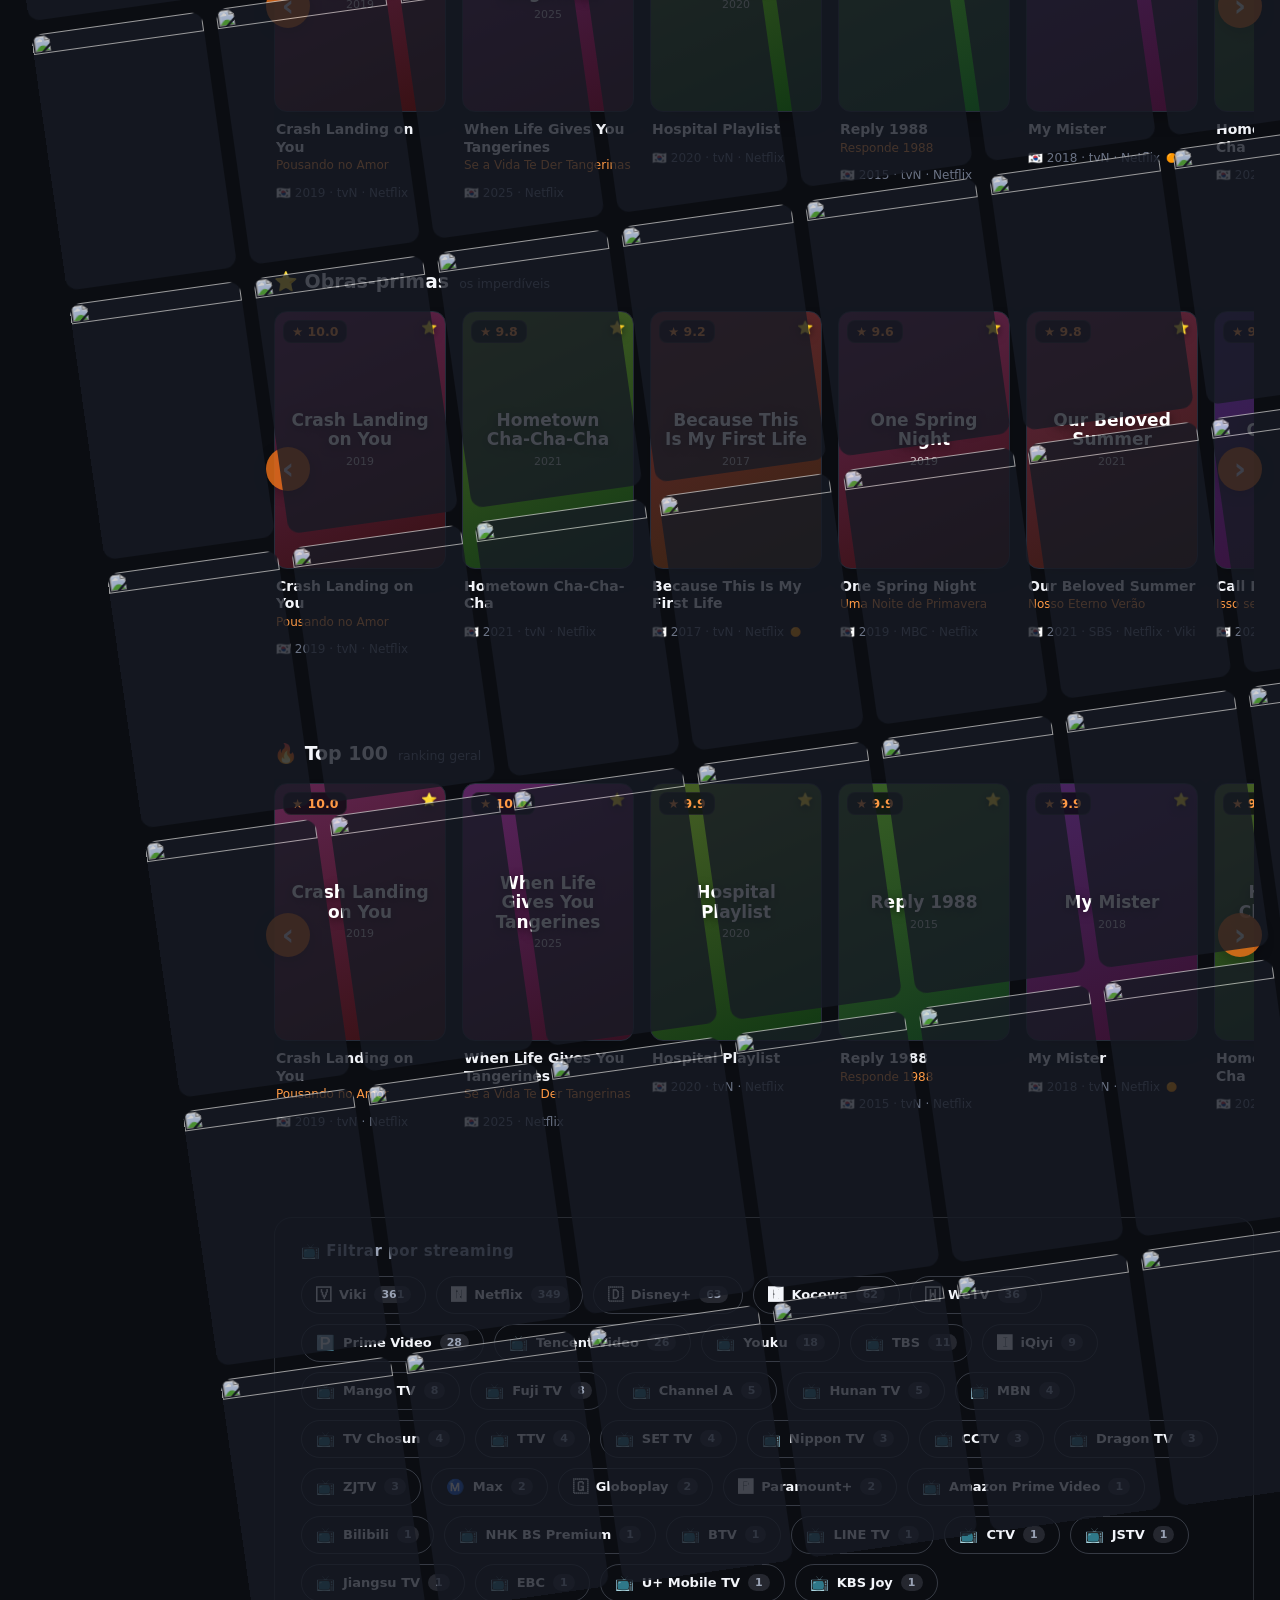
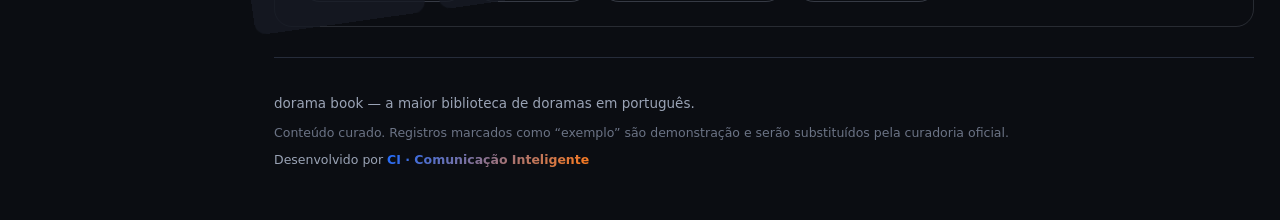
==== commit c9c1dcba: "Tela de entrada com cadastro e login (modo teste, pronto para Supabase) - Cadastro: nome, e-mail, se" ====
--- a/index.html
+++ b/index.html
@@ -11,6 +11,9 @@
   <link rel="apple-touch-icon" href="assets/icons/icon.svg" />
 </head>
 <body>
+
+  <!-- ===================== ENTRADA (cadastro/login) ===================== -->
+  <div class="entrada" id="entrada"></div>
 
   <!-- ===================== TOPO ===================== -->
   <header class="topbar" id="topbar">
@@ -32,7 +35,9 @@
       <button class="chip-btn ghost" id="filtroBtn" title="Filtro avançado">🎛️ <span class="hide-sm">Filtrar</span></button>
       <button class="chip-btn" id="randomBtn" title="Me indique um dorama">🎲 <span class="hide-sm">Me indique</span></button>
       <button class="icon-btn" id="themeToggle" title="Alternar tema" aria-label="Alternar tema">🌙</button>
+      <button class="icon-btn conta-btn" id="contaBtn" title="Minha conta" aria-label="Minha conta" hidden>👤</button>
     </div>
+    <div class="conta-menu" id="contaMenu" hidden></div>
 
     <!-- Popover: recomendação por humor -->
     <div class="mood" id="mood" hidden></div>
--- a/styles.css
+++ b/styles.css
@@ -751,3 +751,93 @@
   .fbloco-tit { flex-wrap: wrap; }
   .fbloco-tit span { order: 3; flex-basis: 100%; }
 }
+
+/* Gênero e Clima em tabela */
+.ftabela { display: grid; grid-template-columns: repeat(var(--cols), minmax(0, 1fr)); gap: 6px 22px; }
+.fcol { display: flex; flex-direction: column; min-width: 0; }
+.fcol-tit { margin: 0 0 6px; padding-bottom: 6px; border-bottom: 1px solid var(--line);
+  font-size: 11px; font-weight: 800; letter-spacing: .08em; text-transform: uppercase; color: var(--text-faint); }
+.flinha { display: flex; align-items: center; gap: 10px; width: 100%; padding: 7px 8px; border: none; border-radius: 8px;
+  background: none; color: var(--text); font-size: 14px; text-align: left; transition: background .12s; }
+.flinha + .flinha { border-top: 1px solid color-mix(in srgb, var(--line) 55%, transparent); border-radius: 0; }
+.flinha:not(:disabled):hover { background: var(--bg-2); }
+.flinha:disabled { opacity: .32; cursor: default; }
+.fcaixa { flex: none; width: 18px; height: 18px; border-radius: 5px; border: 1.5px solid var(--text-faint);
+  display: grid; place-items: center; font-size: 12px; font-weight: 900; color: #fff; }
+.flinha.on .fcaixa { background: var(--azul-ci); border-color: var(--azul-ci); }
+.flinha.on .flinha-nome { font-weight: 700; }
+.flinha-nome { flex: 1; min-width: 0; }
+.flinha-n { font-size: 12px; font-weight: 700; color: var(--text-faint); font-variant-numeric: tabular-nums; }
+@media (max-width: 600px) {
+  .ftabela { grid-template-columns: 1fr; gap: 14px; }
+}
+.fb-gen .ftabela { grid-template-columns: 1fr 1.3fr .8fr; }
+@media (max-width: 600px) { .fb-gen .ftabela { grid-template-columns: 1fr; } }
+
+/* =========================================================
+   ENTRADA — cadastro / login (components/entrada.js)
+   ========================================================= */
+.entrada { position: fixed; inset: 0; z-index: 1000; overflow-y: auto; background: #07080c; color: #f3f5fa; }
+.entrada[hidden] { display: none; }
+body.sem-conta { overflow: hidden; }
+.entrada-mosaico { position: fixed; inset: -10%; transform: rotate(-8deg); opacity: .8; pointer-events: none; }
+.entrada-trilho { display: grid; grid-template-columns: repeat(10, 1fr); gap: 14px; width: 120%;
+  animation: entrada-desliza 90s linear infinite; }
+.entrada-trilho img { width: 100%; aspect-ratio: 2/3; object-fit: cover; border-radius: 12px; background: #161a24; }
+@keyframes entrada-desliza { from { transform: translateY(0); } to { transform: translateY(-50%); } }
+@media (prefers-reduced-motion: reduce) { .entrada-trilho { animation: none; } }
+.entrada-veu { position: fixed; inset: 0; pointer-events: none;
+  background: linear-gradient(90deg, rgba(7,8,12,.92) 0%, rgba(7,8,12,.62) 45%, rgba(7,8,12,.45) 70%, rgba(7,8,12,.7) 100%), linear-gradient(180deg, rgba(7,8,12,.35), rgba(7,8,12,.75)); }
+.entrada-conteudo { position: relative; min-height: 100%; max-width: 1180px; margin: 0 auto; padding: 48px 24px;
+  display: grid; grid-template-columns: 1.1fr 1fr; gap: 56px; align-items: center; }
+.entrada-logo { display: inline-flex; align-items: center; gap: 10px; font-size: 26px; font-weight: 800; letter-spacing: -.02em; }
+.entrada-logo b { color: var(--laranja-ci); }
+.entrada-lado h1 { font-size: clamp(32px, 4.4vw, 54px); line-height: 1.05; letter-spacing: -.03em; margin: 28px 0 16px; font-weight: 800; }
+.entrada-lado p { color: #c6ccd8; font-size: 18px; line-height: 1.55; max-width: 520px; margin: 0; }
+.entrada-beneficios { list-style: none; padding: 0; margin: 26px 0 0; display: grid; gap: 10px; font-size: 16px; color: #e5e9f1; }
+.entrada-cartao { background: rgba(16,19,27,.86); backdrop-filter: blur(14px); -webkit-backdrop-filter: blur(14px);
+  border: 1px solid rgba(255,255,255,.08); border-radius: 22px; padding: 26px; box-shadow: 0 30px 80px -30px rgba(0,0,0,.9); }
+.entrada-abas { display: grid; grid-template-columns: 1fr 1fr; background: #0b0d12; border-radius: 999px; padding: 4px; margin-bottom: 20px; }
+.entrada-abas button { border: 0; background: none; color: #9aa3b5; font: inherit; font-weight: 700; padding: 10px; border-radius: 999px; cursor: pointer; }
+.entrada-abas button.ativo { background: var(--laranja-ci); color: #fff; }
+.entrada-form { display: grid; gap: 12px; }
+.entrada-form label { display: grid; gap: 6px; font-size: 13px; font-weight: 600; color: #c6ccd8; }
+.entrada-form .opc { font-weight: 400; color: #6b7385; }
+.entrada-form input:not([type=radio]):not([type=checkbox]) { width: 100%; box-sizing: border-box; background: #0b0d12; color: #f3f5fa;
+  border: 1px solid #262c3a; border-radius: 12px; padding: 12px 14px; font: inherit; font-size: 15px; }
+.entrada-form input:focus { outline: 2px solid var(--laranja-ci); outline-offset: 1px; border-color: transparent; }
+.entrada-duas { display: grid; grid-template-columns: 1fr 1fr; gap: 12px; }
+.entrada-planos { border: 0; padding: 0; margin: 4px 0 0; display: grid; grid-template-columns: 1fr 1fr; gap: 10px; }
+.entrada-planos legend { font-size: 13px; font-weight: 600; color: #c6ccd8; margin-bottom: 6px; }
+.entrada-planos .plano { position: relative; display: grid; gap: 2px; padding: 12px 14px; border-radius: 14px; border: 1px solid #262c3a; background: #0b0d12; cursor: pointer; }
+.entrada-planos .plano input { position: absolute; opacity: 0; }
+.entrada-planos .plano.escolhido { border-color: var(--laranja-ci); box-shadow: inset 0 0 0 1px var(--laranja-ci); }
+.entrada-planos .plano.breve { opacity: .55; cursor: not-allowed; }
+.plano-nome { font-weight: 800; color: #f3f5fa; font-size: 15px; }
+.plano-preco { font-weight: 700; color: var(--laranja-ci); font-size: 14px; }
+.plano-desc { font-weight: 400; color: #9aa3b5; font-size: 12px; line-height: 1.35; }
+.entrada-aceite { grid-template-columns: auto 1fr !important; align-items: start; font-weight: 400 !important; }
+.entrada-aceite a { color: var(--laranja-ci-2); }
+.entrada-erro { min-height: 1em; margin: 0; color: #ff8a8a; font-size: 13px; }
+.entrada-botao { border: 0; border-radius: 999px; padding: 14px; font: inherit; font-weight: 800; font-size: 16px; color: #fff;
+  background: var(--laranja-ci); cursor: pointer; }
+.entrada-botao:disabled { opacity: .6; cursor: wait; }
+.entrada-link { border: 0; background: none; color: #9aa3b5; font: inherit; font-size: 13px; cursor: pointer; text-decoration: underline; justify-self: center; }
+.entrada-privacidade h3 { margin: 0 0 8px; } .entrada-privacidade p { color: #c6ccd8; line-height: 1.55; font-size: 14px; }
+.entrada-aviso { margin: 16px 0 0; font-size: 12px; color: #9aa3b5; text-align: center; }
+@media (max-width: 860px) {
+  .entrada-conteudo { grid-template-columns: 1fr; gap: 24px; padding: 28px 16px 40px; }
+  .entrada-lado h1 { font-size: 30px; margin: 18px 0 10px; }
+  .entrada-lado p { font-size: 15px; }
+  .entrada-beneficios { display: none; }
+  .entrada-trilho { grid-template-columns: repeat(5, 1fr); }
+}
+@media (max-width: 420px) { .entrada-duas, .entrada-planos { grid-template-columns: 1fr; } .entrada-cartao { padding: 18px; } }
+
+/* Conta no topo */
+.conta-btn { font-weight: 800; background: var(--laranja-ci) !important; color: #fff !important; }
+.conta-menu { position: absolute; right: 16px; top: calc(var(--topbar-h) - 6px); z-index: 60; min-width: 220px; background: var(--surface);
+  border: 1px solid var(--line); border-radius: 14px; padding: 14px; box-shadow: var(--shadow); }
+.conta-menu[hidden] { display: none; }
+.conta-menu p { margin: 0 0 4px; } .conta-nome { font-weight: 800; } .conta-email, .conta-plano { color: var(--text-dim); font-size: 13px; }
+.conta-menu .chip-btn { margin-top: 10px; width: 100%; }
